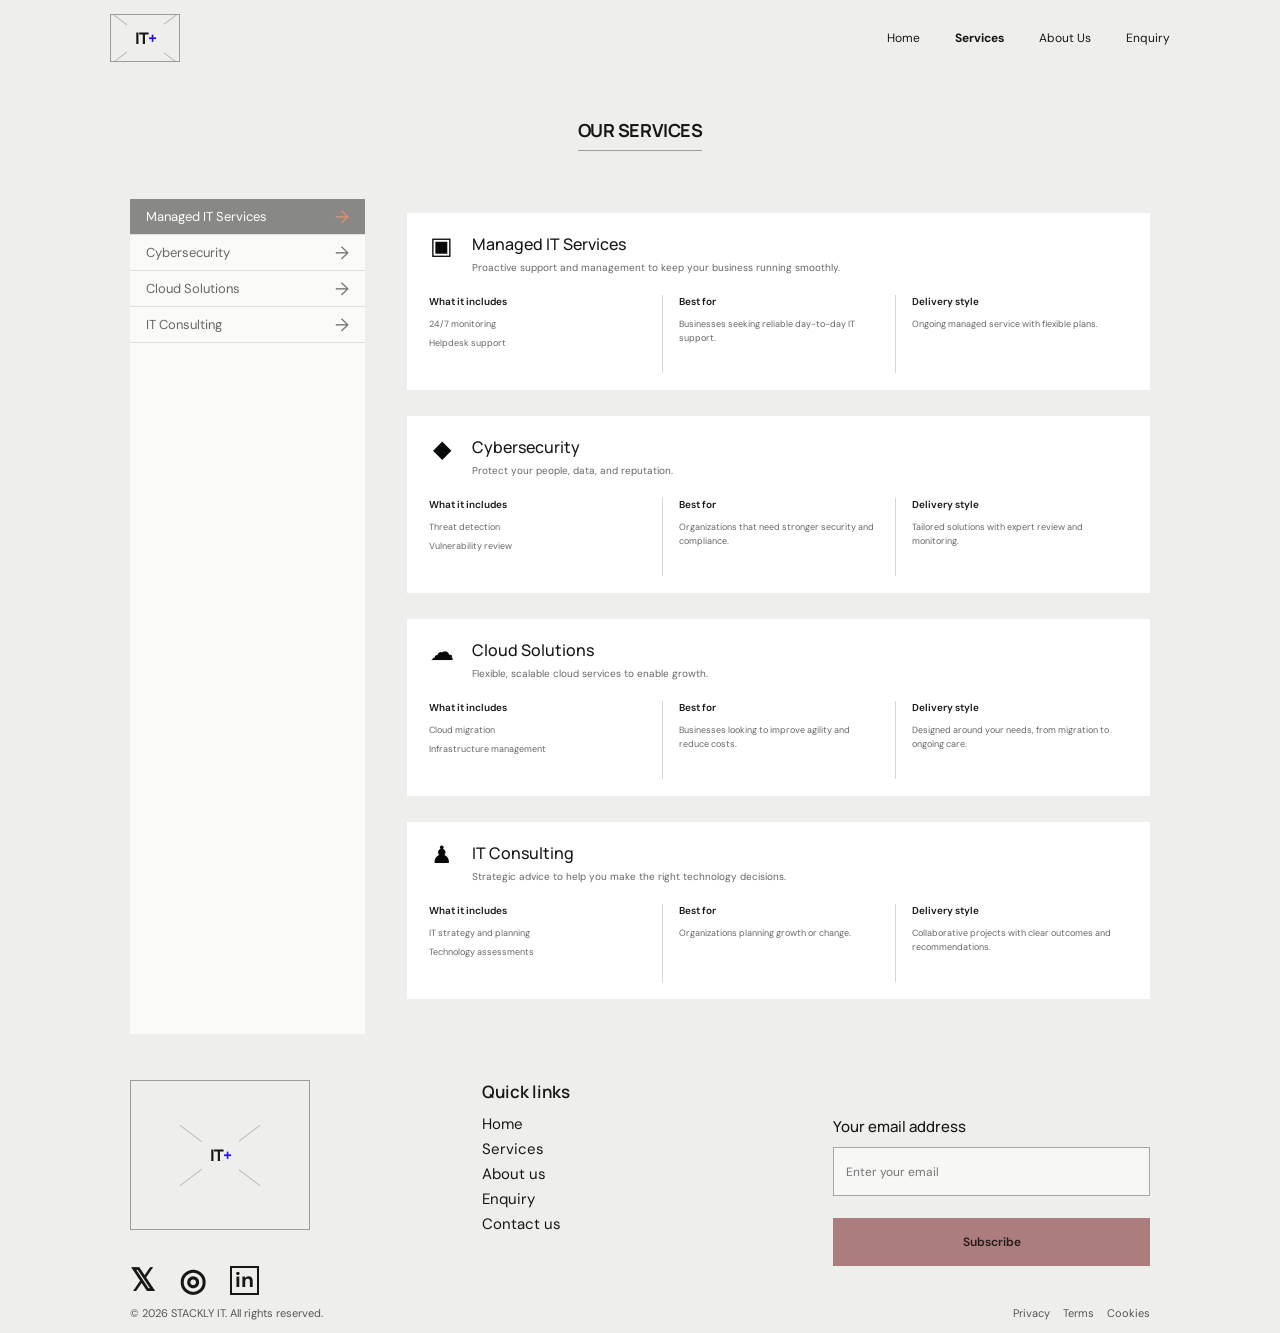
==== services.html @ 9b954e0f "changes are done" ====
<!doctype html>
<html lang="en">
<head>
  <meta charset="UTF-8" />
  <meta name="viewport" content="width=device-width, initial-scale=1.0" />
  <meta name="theme-color" content="#eeeeec" />
  <title>Our Services | IT Solution</title>
  <link rel="stylesheet" href="styles.css" />
  <link rel="stylesheet" href="services.css" />
</head>
<body class="services-page">
  <header class="site-header container">
    <a class="brand" href="index.html" aria-label="Home"><span class="brand-mark">IT<span>+</span></span></a>
    <button class="menu-toggle" aria-label="Open navigation" aria-expanded="false"><span></span><span></span></button>
    <nav class="nav-links" aria-label="Main navigation">
      <a href="index.html">Home</a><a class="current-page" href="services.html" aria-current="page">Services</a><a href="index.html#about">About Us</a><a href="index.html#contact">Enquiry</a>
    </nav>
  </header>

  <main class="services-main container">
    <h1 class="page-title">Our services</h1>
    <div class="services-content">
      <nav class="service-tabs" aria-label="Service categories">
        <a class="active" href="#managed-it" aria-current="location">Managed IT Services <span>→</span></a>
        <a href="#cybersecurity">Cybersecurity <span>→</span></a>
        <a href="#cloud-solutions">Cloud Solutions <span>→</span></a>
        <a href="#it-consulting">IT Consulting <span>→</span></a>
      </nav>

      <div class="service-details">
        <article class="detail-card" id="managed-it">
          <div class="detail-heading"><span class="detail-icon" aria-hidden="true">▣</span><div><h2>Managed IT Services</h2><p>Proactive support and management to keep your business running smoothly.</p></div></div>
          <div class="detail-columns"><section><h3>What it includes</h3><ul><li>24/7 monitoring</li><li>Helpdesk support</li></ul></section><section><h3>Best for</h3><p>Businesses seeking reliable day-to-day IT support.</p></section><section><h3>Delivery style</h3><p>Ongoing managed service with flexible plans.</p></section></div>
        </article>

        <article class="detail-card" id="cybersecurity">
          <div class="detail-heading"><span class="detail-icon" aria-hidden="true">◆</span><div><h2>Cybersecurity</h2><p>Protect your people, data, and reputation.</p></div></div>
          <div class="detail-columns"><section><h3>What it includes</h3><ul><li>Threat detection</li><li>Vulnerability review</li></ul></section><section><h3>Best for</h3><p>Organizations that need stronger security and compliance.</p></section><section><h3>Delivery style</h3><p>Tailored solutions with expert review and monitoring.</p></section></div>
        </article>

        <article class="detail-card" id="cloud-solutions">
          <div class="detail-heading"><span class="detail-icon" aria-hidden="true">☁</span><div><h2>Cloud Solutions</h2><p>Flexible, scalable cloud services to enable growth.</p></div></div>
          <div class="detail-columns"><section><h3>What it includes</h3><ul><li>Cloud migration</li><li>Infrastructure management</li></ul></section><section><h3>Best for</h3><p>Businesses looking to improve agility and reduce costs.</p></section><section><h3>Delivery style</h3><p>Designed around your needs, from migration to ongoing care.</p></section></div>
        </article>

        <article class="detail-card" id="it-consulting">
          <div class="detail-heading"><span class="detail-icon" aria-hidden="true">♟</span><div><h2>IT Consulting</h2><p>Strategic advice to help you make the right technology decisions.</p></div></div>
          <div class="detail-columns"><section><h3>What it includes</h3><ul><li>IT strategy and planning</li><li>Technology assessments</li></ul></section><section><h3>Best for</h3><p>Organizations planning growth or change.</p></section><section><h3>Delivery style</h3><p>Collaborative projects with clear outcomes and recommendations.</p></section></div>
        </article>
      </div>
    </div>
  </main>

  <footer class="services-footer container">
    <div class="services-footer-main">
      <div class="footer-brand"><a class="brand brand-large" href="index.html" aria-label="Home"><span class="brand-mark">IT<span>+</span></span></a><div class="socials"><a href="#" aria-label="X">𝕏</a><a href="#" aria-label="Instagram">◎</a><a href="#" aria-label="LinkedIn">in</a></div></div>
      <nav class="quick-links" aria-label="Quick links"><h2>Quick links</h2><a href="index.html">Home</a><a href="services.html">Services</a><a href="index.html#about">About us</a><a href="index.html#contact">Enquiry</a><a href="index.html#contact">Contact us</a></nav>
      <form class="subscribe-form"><label for="email">Your email address</label><div class="input-row"><input id="email" name="email" type="email" placeholder="Enter your email" required /><button class="button" type="submit">Subscribe</button></div><p class="form-message" aria-live="polite"></p></form>
    </div>
    <div class="services-footer-bottom"><p>© <span id="year"></span> STACKLY IT. All rights reserved.</p><div><a href="#">Privacy</a><a href="#">Terms</a><a href="#">Cookies</a></div></div>
  </footer>
  <script src="script.js"></script>
  <script src="services.js"></script>
</body>
</html>
---- styles.css ----
@import url('https://fonts.googleapis.com/css2?family=DM+Sans:wght@400;500;600;700&family=Manrope:wght@400;500;600;700;800&display=swap');

:root {
  --paper: #eeeeec;
  --ink: #171816;
  --muted: #666863;
  --line: #c6c7c2;
  --accent: #2012ee;
  --rose: #ad7c7e;
  --white: #fff;
}
* { box-sizing: border-box; }
html { scroll-behavior: smooth; }
body { margin: 0; background: var(--paper); color: var(--ink); font-family: 'DM Sans', Arial, sans-serif; font-size: 14px; }
a { color: inherit; text-decoration: none; }
.container { width: min(1100px, calc(100% - 96px)); margin-inline: auto; }
.site-header { height: 91px; display: flex; align-items: center; justify-content: space-between; }
.brand { display: inline-flex; align-items: center; justify-content: center; width: 70px; height: 56px; border: 1px solid #9b9c98; position: relative; overflow: hidden; }
.brand::before,.brand::after { content: ''; position: absolute; height: 1px; width: 100px; background: #babbb7; transform: rotate(37deg); }
.brand::after { transform: rotate(-37deg); }
.brand-mark { z-index: 1; background: var(--paper); font: 800 13px Manrope, sans-serif; letter-spacing: -1px; padding: 2px 4px; }
.brand-mark span { color: var(--accent); }
.nav-links { display: flex; align-items: center; gap: 34px; font-size: 12px; }
.nav-links > a:not(.button):hover,.quick-links a:hover,.footer-meta a:hover { color: var(--accent); }
.button { min-height: 43px; padding: 0 22px; display: inline-flex; align-items: center; justify-content: center; gap: 14px; border: 0; background: var(--rose); color: white; font: 600 12px 'DM Sans', sans-serif; transition: transform .2s, background .2s; cursor: pointer; }
.button:hover { background: #916365; transform: translateY(-2px); }
.button-small { min-height: 31px; padding: 0 17px; background: var(--accent); }
.button-small:hover { background: #130bad; }
.menu-toggle { display: none; }
.hero { min-height: 336px; display: grid; grid-template-columns: 1fr 1fr; align-items: center; gap: 8%; padding: 14px 7% 47px; }
.eyebrow,.section-kicker { text-transform: uppercase; letter-spacing: .12em; font-size: 10px; font-weight: 600; margin: 0 0 19px; }
.hero h1 { font: 500 clamp(36px, 4.3vw, 56px)/1.04 Manrope, sans-serif; letter-spacing: -.055em; margin: 0 0 18px; }
.muted,.hero-description { color: var(--muted); }
.hero-description { max-width: 390px; font-size: 13px; line-height: 1.65; margin: 0 0 17px; }
.text-link { font-size: 10px; font-weight: 700; text-transform: uppercase; letter-spacing: .05em; }
.text-link span { color: var(--accent); margin-left: 6px; font-size: 14px; }
.chart-card { height: 220px; background: #fbfbfa; border: 1px solid #6e706c; padding: 20px 22px 14px; position: relative; }
.chart-heading { display: flex; flex-direction: column; gap: 4px; }
.chart-heading strong { font-size: 12px; font-weight: 600; }
.chart-heading span,.chart-total span { font-size: 9px; color: var(--muted); }
.chart-total { position: absolute; top: 55px; left: 22px; display: flex; flex-direction: column; gap: 2px; }
.chart-total b { font: 600 24px Manrope, sans-serif; }
.chart-bars { height: 96px; position: absolute; left: 34%; right: 22px; bottom: 31px; display: flex; align-items: end; justify-content: space-around; gap: 11px; border-bottom: 1px solid #bfc0bc; }
.chart-bars i { width: 13px; height: var(--bar); display: block; background: #d5d6d2; }
.chart-bars i.highlight { background: #171816; }
.chart-days { position: absolute; left: 34%; right: 19px; bottom: 14px; display: flex; justify-content: space-around; font-size: 8px; color: #83847f; }
.services { padding: 4px 8% 52px; }
.section-kicker { text-align: center; margin-bottom: 29px; }
.service-list { max-width: 740px; margin: auto; }
.service-row { min-height: 116px; display: grid; grid-template-columns: 118px 1fr; gap: 25px; align-items: center; }
.service-row.reverse { grid-template-columns: 1fr 118px; text-align: right; }
.service-row.reverse .service-image { grid-column: 2; grid-row: 1; }
.service-row.reverse > div:last-child { grid-column: 1; grid-row: 1; }
.service-image { width: 112px; height: 83px; background: #fafaf9; display: grid; place-items: center; color: #d3d4d0; }
.service-image span { font-size: 18px; }
.service-row h2 { font: 700 14px Manrope, sans-serif; margin: 0 0 8px; }
.service-row p { margin: 0; max-width: 470px; color: var(--muted); font-size: 11px; line-height: 1.65; }
.service-row.reverse p { margin-left: auto; }
.about { padding: 11px 8% 46px; }
.about .section-kicker { text-align: left; margin-bottom: 11px; }
.about > h2 { margin: 0 0 8px; font: 600 25px Manrope, sans-serif; letter-spacing: -.04em; }
.about-intro { max-width: 660px; font-size: 12px; line-height: 1.6; margin: 0 0 27px; }
.stats-grid { display: grid; grid-template-columns: repeat(3, 1fr); gap: 13px; }
.stat-card { min-height: 88px; background: #e4e4e1; display: flex; align-items: center; gap: 17px; padding: 14px 18px; }
.stat-card > strong { font: 600 28px Manrope, sans-serif; color: #73746f; }
.stat-card h3 { font: 700 11px Manrope, sans-serif; margin: 0 0 6px; }
.stat-card p { font-size: 9px; line-height: 1.5; color: var(--muted); margin: 0; }
.process { margin-top: 5px; padding: 22px 8%; min-height: 185px; background: #e4e4e1; display: grid; grid-template-columns: 1fr 1.8fr; align-items: center; gap: 30px; }
.process-copy .eyebrow { margin: 0 0 12px; }
.process-copy h2 { font: 600 29px/1.13 Manrope, sans-serif; letter-spacing: -.04em; margin: 0; }
.steps { display: grid; grid-template-columns: repeat(3, 1fr); gap: 20px; }
.steps article { text-align: center; }
.steps article > span { width: 40px; height: 40px; border: 1px solid #777873; border-radius: 50%; display: inline-grid; place-items: center; font: 600 18px Manrope, sans-serif; margin-bottom: 5px; }
.steps h3 { font: 700 13px Manrope, sans-serif; margin: 0 0 5px; }
.steps p { color: var(--muted); font-size: 9px; line-height: 1.5; margin: 0 auto; max-width: 140px; }
.footer { padding: 42px 8% 17px; }
.footer-top { display: flex; justify-content: flex-end; gap: 10%; align-items: end; min-height: 145px; }
.footer-note { max-width: 300px; margin-right: auto; }
.footer-note .eyebrow { margin-bottom: 9px; }
.footer-note h2 { font: 500 20px/1.35 Manrope, sans-serif; margin: 0 0 15px; }
.footer-note .button { min-height: 34px; }
.subscribe-form { width: min(275px, 42%); }
.subscribe-form label { display: block; font: 500 12px Manrope, sans-serif; margin-bottom: 10px; }
.input-row { display: flex; flex-direction: column; gap: 9px; }
.input-row input { width: 100%; height: 38px; border: 1px solid #a6a7a2; background: transparent; padding: 0 12px; font: 11px 'DM Sans', sans-serif; outline: none; }
.input-row input:focus { border-color: var(--accent); }
.input-row .button { width: 100%; min-height: 36px; }
.form-message { min-height: 14px; margin: 7px 0 0; font-size: 10px; color: #4d654d; }
.footer-bottom { margin-top: 38px; padding-top: 17px; border-top: 1px solid #d0d1cd; display: grid; grid-template-columns: 1fr 1fr 1fr; align-items: end; gap: 20px; }
.brand-large { width: 115px; height: 75px; }
.socials { display: flex; gap: 17px; align-items: center; margin-top: 19px; }
.socials a { font-size: 22px; font-weight: 700; }
.socials a:last-child { font-size: 15px; border: 2px solid var(--ink); line-height: 19px; padding: 0 2px; }
.quick-links { display: flex; flex-direction: column; gap: 4px; font-size: 11px; }
.quick-links h3 { font: 600 12px Manrope, sans-serif; margin: 0 0 3px; }
.footer-meta { display: flex; flex-direction: column; gap: 12px; font-size: 9px; color: var(--muted); }
.footer-meta p { margin: 0; }
.footer-meta div { display: flex; gap: 14px; justify-content: flex-end; }
@media (min-width: 1200px) { .hero { min-height: 395px; } }
@media (max-width: 700px) {
  .container { width: min(100% - 38px, 520px); }
  .site-header { height: 73px; }
  .brand { width: 58px; height: 44px; }
  .menu-toggle { display: flex; width: 40px; height: 40px; flex-direction: column; justify-content: center; gap: 6px; border: 0; background: transparent; }
  .menu-toggle span { height: 1px; width: 23px; background: var(--ink); }
  .nav-links { display: none; position: absolute; z-index: 5; top: 66px; left: 19px; right: 19px; background: #f8f8f6; padding: 20px; border: 1px solid var(--line); flex-direction: column; align-items: stretch; gap: 18px; }
  .nav-links.open { display: flex; }
  .nav-links .button { align-self: flex-start; }
  .hero { grid-template-columns: 1fr; gap: 26px; padding: 38px 0 48px; }
  .hero h1 { font-size: clamp(39px, 12vw, 54px); }
  .chart-card { height: 200px; }
  .services { padding: 0 0 39px; }
  .service-row { min-height: 108px; grid-template-columns: 88px 1fr; gap: 17px; }
  .service-row.reverse { grid-template-columns: 1fr 88px; }
  .service-image { width: 86px; height: 72px; }
  .service-row h2 { font-size: 12px; }
  .service-row p { font-size: 10px; }
  .about { padding: 10px 0 35px; }
  .stats-grid { grid-template-columns: 1fr; gap: 8px; }
  .stat-card { min-height: 75px; }
  .process { padding: 25px 19px; grid-template-columns: 1fr; gap: 22px; }
  .steps { gap: 8px; }
  .steps article > span { width: 34px; height: 34px; font-size: 15px; }
  .steps p { font-size: 8px; }
  .footer { padding: 38px 0 17px; }
  .footer-top { flex-direction: column; align-items: stretch; gap: 29px; }
  .footer-note { margin: 0; }
  .subscribe-form { width: 100%; }
  .input-row { flex-direction: row; }
  .input-row .button { width: auto; }
  .footer-bottom { grid-template-columns: 1fr 1fr; align-items: start; }
  .footer-brand { grid-row: span 2; }
  .footer-meta { grid-column: 1 / -1; flex-direction: row; justify-content: space-between; align-items: center; margin-top: 15px; }
  .footer-meta div { gap: 10px; }
}
@media (max-width: 380px) {
  .steps { grid-template-columns: 1fr; }
  .steps article { display: grid; grid-template-columns: 37px 1fr; text-align: left; align-items: center; column-gap: 10px; }
  .steps article > span { grid-row: span 2; margin: 0; }
  .steps h3 { margin: 0; }
  .steps p { grid-column: 2; margin: 2px 0 0; max-width: unset; }
  .footer-meta { flex-direction: column; align-items: flex-start; }
}
---- services.css ----
.services-page { min-height: 100vh; }
.services-page .container { width: min(1060px, calc(100% - 88px)); }
.services-page .site-header { height: 76px; }
.services-page .brand { width: 70px; height: 48px; }
.services-page .nav-links { gap: 35px; font-size: 12px; }
.services-page .nav-links .current-page { font-weight: 700; }
.services-main { min-height: 600px; padding: 42px 20px 0; }
.page-title { width: max-content; margin: 0 auto 48px; padding-bottom: 8px; border-bottom: 1px solid #9d9e99; font: 700 18px Manrope, sans-serif; text-transform: uppercase; letter-spacing: -.025em; }
.services-content { display: grid; grid-template-columns: 235px minmax(0, 1fr); align-items: stretch; gap: 42px; }
.service-tabs { background: #fafaf9; display: flex; flex-direction: column; align-self: stretch; min-height: 570px; }
.service-tabs a { min-height: 36px; padding: 0 16px; display: flex; justify-content: space-between; align-items: center; border-bottom: 1px solid #e0e1dd; color: #666863; font-size: 13px; transition: background .2s, color .2s; }
.service-tabs a span { font-size: 18px; color: #777873; }
.service-tabs a:hover,.service-tabs a.active { background: #888985; color: #fff; }
.service-tabs a:hover span,.service-tabs a.active span { color: #e58a74; }
.service-details { display: flex; flex-direction: column; gap: 26px; padding: 14px 0 35px; }
.detail-card { background: #fff; padding: 20px 22px 17px; scroll-margin-top: 20px; }
.detail-heading { display: flex; align-items: flex-start; gap: 18px; min-height: 62px; }
.detail-icon { width: 25px; flex: 0 0 25px; color: #080909; font-size: 24px; line-height: 1.1; text-align: center; }
.detail-heading h2 { margin: 0 0 6px; font: 500 16px Manrope, sans-serif; }
.detail-heading p { margin: 0; max-width: 440px; color: var(--muted); font-size: 10px; line-height: 1.45; }
.detail-columns { display: grid; grid-template-columns: repeat(3, 1fr); }
.detail-columns section { min-height: 78px; padding: 0 16px; border-left: 1px solid #d6d7d3; }
.detail-columns section:first-child { padding-left: 0; border-left: 0; }
.detail-columns h3 { margin: 0 0 10px; font-size: 10px; font-weight: 600; }
.detail-columns p,.detail-columns ul { margin: 0; padding: 0; color: #666863; font-size: 9px; line-height: 1.55; }
.detail-columns ul { list-style: none; }
.detail-columns li { margin-bottom: 5px; }
.services-footer { padding: 46px 20px 13px; }
.services-footer-main { display: grid; grid-template-columns: 1fr 1fr 1fr; align-items: start; gap: 35px; min-height: 225px; }
.services-page .brand-large { width: 180px; height: 150px; }
.services-page .brand-mark { font-size: 16px; padding: 5px 8px; }
.services-page .socials { gap: 24px; margin-top: 30px; }
.services-page .socials a { font-size: 31px; }
.services-page .socials a:last-child { font-size: 21px; line-height: 25px; padding: 0 3px; }
.services-page .quick-links { font-size: 15px; gap: 5px; }
.services-page .quick-links h2 { margin: 0 0 6px; font: 600 17px Manrope, sans-serif; }
.services-page .subscribe-form { width: 100%; padding-top: 36px; }
.services-page .subscribe-form label { font-size: 15px; }
.services-page .input-row { gap: 22px; }
.services-page .input-row input { height: 49px; background: #f7f7f6; font-size: 12px; }
.services-page .input-row .button { min-height: 48px; color: #241b1b; font-size: 12px; }
.services-page .services-footer-bottom { display: flex; justify-content: space-between; align-items: center; border-top: 1px solid transparent; color: #565752; font-size: 11px; }
.services-footer-bottom p { margin: 0; }
.services-footer-bottom div { display: flex; gap: 13px; }
.services-footer-bottom a:hover { color: var(--accent); }
@media (max-width: 760px) {
  .services-page .container { width: min(100% - 38px, 560px); }
  .services-page .site-header { height: 73px; }
  .services-page .brand { width: 58px; height: 44px; }
  .services-main { padding: 34px 0 0; }
  .page-title { margin-bottom: 30px; font-size: 16px; }
  .services-content { grid-template-columns: 1fr; gap: 18px; }
  .service-tabs { min-height: 0; display: grid; grid-template-columns: repeat(2, 1fr); }
  .service-tabs a { padding: 0 10px; min-height: 42px; font-size: 11px; }
  .service-details { gap: 14px; padding: 0 0 20px; }
  .detail-card { padding: 17px 15px; }
  .detail-heading { min-height: 61px; gap: 12px; }
  .detail-heading h2 { font-size: 14px; }
  .detail-columns section { padding-inline: 10px; }
  .detail-columns h3 { font-size: 9px; }
  .detail-columns p,.detail-columns ul { font-size: 8px; }
  .services-footer { padding: 30px 0 14px; }
  .services-footer-main { grid-template-columns: 1fr 1fr; gap: 28px 18px; min-height: 0; }
  .services-page .brand-large { width: 125px; height: 95px; }
  .services-page .socials { gap: 16px; margin-top: 20px; }
  .services-page .socials a { font-size: 25px; }
  .services-page .quick-links { font-size: 13px; }
  .services-page .quick-links h2 { font-size: 15px; }
  .services-page .subscribe-form { grid-column: 1 / -1; padding: 0; }
  .services-page .subscribe-form label { font-size: 13px; }
  .services-page .input-row { flex-direction: row; gap: 8px; }
  .services-page .input-row input { height: 42px; }
  .services-page .input-row .button { min-height: 42px; width: auto; }
  .services-page .services-footer-bottom { margin-top: 27px; font-size: 9px; }
  .services-footer-bottom div { gap: 8px; }
}
@media (max-width: 420px) {
  .detail-columns { grid-template-columns: 1fr; gap: 11px; }
  .detail-columns section,.detail-columns section:first-child { min-height: 0; padding: 0; border: 0; }
  .detail-columns h3 { margin-bottom: 4px; }
  .services-footer-main { grid-template-columns: 1fr 1fr; }
  .services-page .input-row { flex-direction: column; }
  .services-page .input-row .button { width: 100%; }
  .services-page .services-footer-bottom { align-items: flex-start; flex-direction: column; gap: 8px; }
}
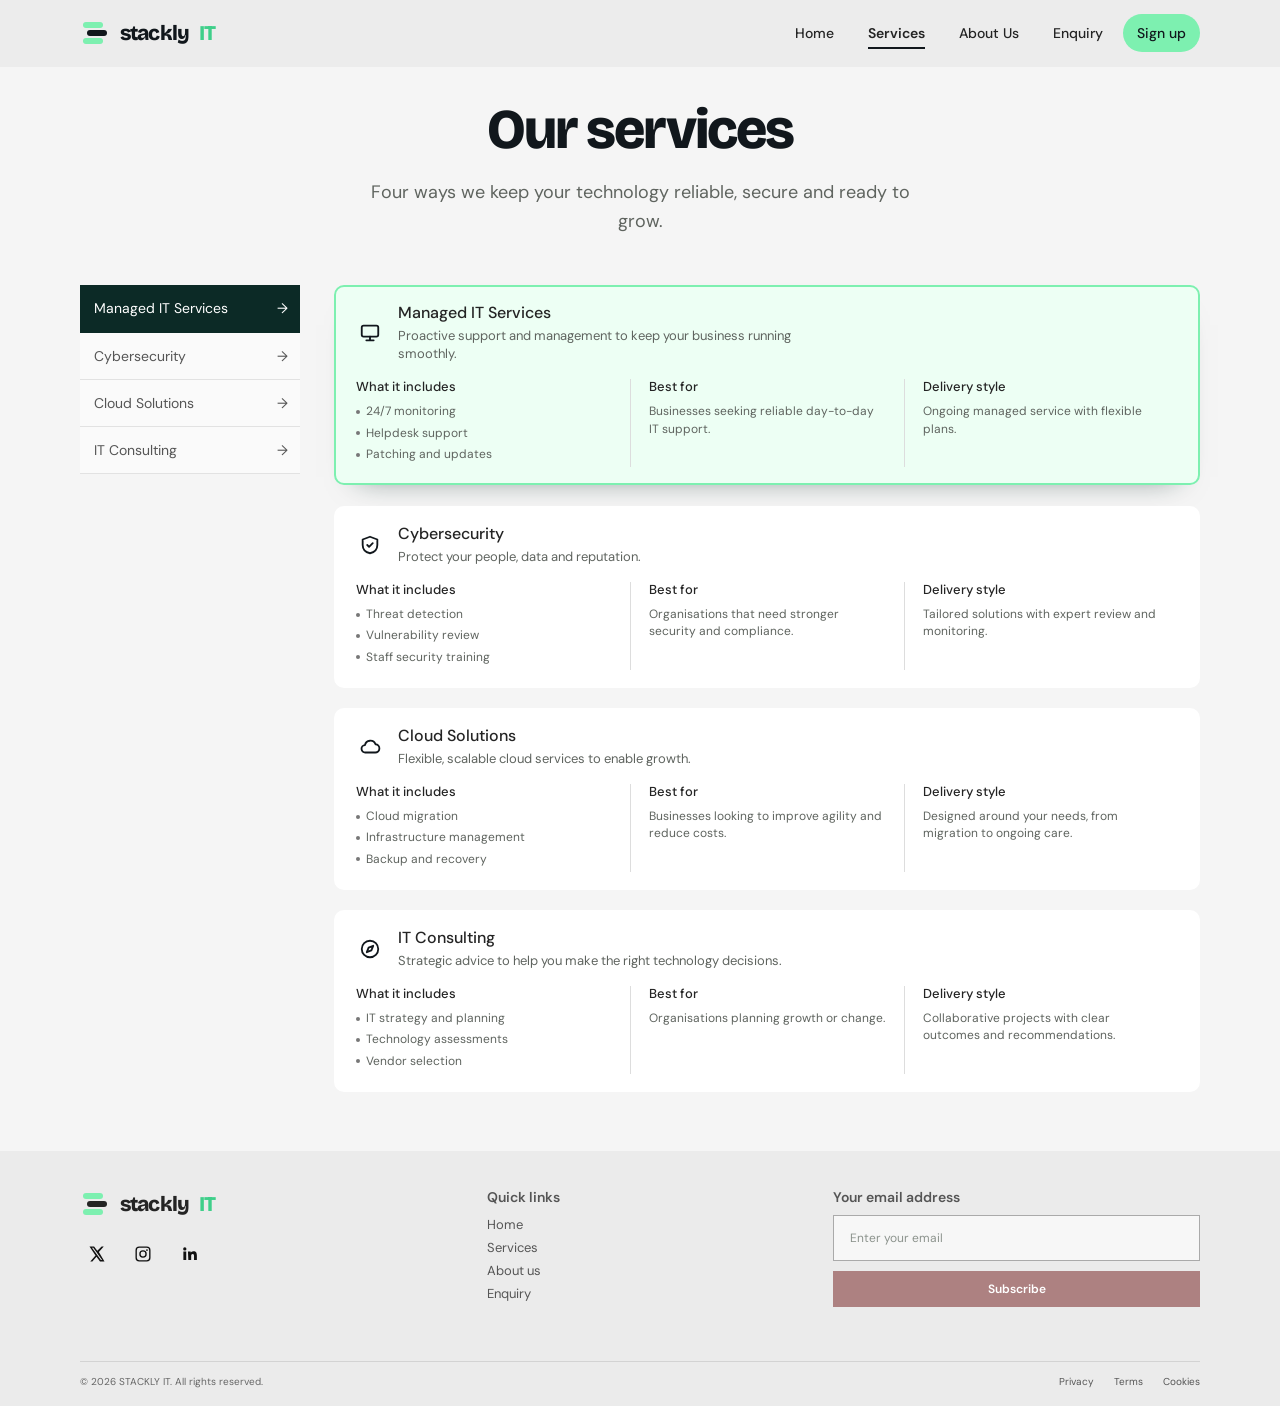
==== commit 3ee4f234: "more animation" ====
--- a/services.html
+++ b/services.html
@@ -1,65 +1,221 @@
 <!doctype html>
 <html lang="en">
+
 <head>
-  <meta charset="UTF-8" />
-  <meta name="viewport" content="width=device-width, initial-scale=1.0" />
-  <meta name="theme-color" content="#eeeeec" />
-  <title>Our Services | IT Solution</title>
-  <link rel="stylesheet" href="styles.css" />
-  <link rel="stylesheet" href="services.css" />
+  <meta charset="UTF-8">
+  <meta name="viewport" content="width=device-width,initial-scale=1">
+  <meta name="theme-color" content="#f2f1ed">
+  <title>Our services | Stackly IT</title>
+  <link rel="icon" type="image/svg+xml" href="logo.svg">
+  <link rel="stylesheet" href="styles.css">
+  <link rel="stylesheet" href="fx.css">
 </head>
+
 <body class="services-page">
-  <header class="site-header container">
-    <a class="brand" href="index.html" aria-label="Home"><span class="brand-mark">IT<span>+</span></span></a>
-    <button class="menu-toggle" aria-label="Open navigation" aria-expanded="false"><span></span><span></span></button>
-    <nav class="nav-links" aria-label="Main navigation">
-      <a href="index.html">Home</a><a class="current-page" href="services.html" aria-current="page">Services</a><a href="index.html#about">About Us</a><a href="index.html#contact">Enquiry</a>
-    </nav>
+  <header class="site-header">
+    <div class="wrap"><a class="brand" href="index.html" aria-label="Stackly IT home"><svg viewBox="0 0 30 30"
+          aria-hidden="true">
+          <rect class="b1" x="3" y="4" width="20" height="6" rx="3" fill="#7df0b0" />
+          <rect class="b2" x="7" y="12" width="20" height="6" rx="3" fill="currentColor" />
+          <rect class="b3" x="3" y="20" width="20" height="6" rx="3" fill="#7df0b0" />
+        </svg>stackly<i>IT</i></a>
+      <button class="menu-toggle" aria-label="Toggle navigation"
+        aria-expanded="false"><span></span><span></span></button>
+      <nav class="nav" aria-label="Main navigation"><a href="index.html">Home</a><a href="services.html"
+          aria-current="page">Services</a><a href="about.html">About Us</a><a href="enquiry.html">Enquiry</a><a
+          class="btn btn-sm" href="signup.html">Sign up</a></nav>
+    </div>
   </header>
-
-  <main class="services-main container">
-    <h1 class="page-title">Our services</h1>
-    <div class="services-content">
-      <nav class="service-tabs" aria-label="Service categories">
-        <a class="active" href="#managed-it" aria-current="location">Managed IT Services <span>→</span></a>
-        <a href="#cybersecurity">Cybersecurity <span>→</span></a>
-        <a href="#cloud-solutions">Cloud Solutions <span>→</span></a>
-        <a href="#it-consulting">IT Consulting <span>→</span></a>
-      </nav>
-
-      <div class="service-details">
-        <article class="detail-card" id="managed-it">
-          <div class="detail-heading"><span class="detail-icon" aria-hidden="true">▣</span><div><h2>Managed IT Services</h2><p>Proactive support and management to keep your business running smoothly.</p></div></div>
-          <div class="detail-columns"><section><h3>What it includes</h3><ul><li>24/7 monitoring</li><li>Helpdesk support</li></ul></section><section><h3>Best for</h3><p>Businesses seeking reliable day-to-day IT support.</p></section><section><h3>Delivery style</h3><p>Ongoing managed service with flexible plans.</p></section></div>
-        </article>
-
-        <article class="detail-card" id="cybersecurity">
-          <div class="detail-heading"><span class="detail-icon" aria-hidden="true">◆</span><div><h2>Cybersecurity</h2><p>Protect your people, data, and reputation.</p></div></div>
-          <div class="detail-columns"><section><h3>What it includes</h3><ul><li>Threat detection</li><li>Vulnerability review</li></ul></section><section><h3>Best for</h3><p>Organizations that need stronger security and compliance.</p></section><section><h3>Delivery style</h3><p>Tailored solutions with expert review and monitoring.</p></section></div>
-        </article>
-
-        <article class="detail-card" id="cloud-solutions">
-          <div class="detail-heading"><span class="detail-icon" aria-hidden="true">☁</span><div><h2>Cloud Solutions</h2><p>Flexible, scalable cloud services to enable growth.</p></div></div>
-          <div class="detail-columns"><section><h3>What it includes</h3><ul><li>Cloud migration</li><li>Infrastructure management</li></ul></section><section><h3>Best for</h3><p>Businesses looking to improve agility and reduce costs.</p></section><section><h3>Delivery style</h3><p>Designed around your needs, from migration to ongoing care.</p></section></div>
-        </article>
-
-        <article class="detail-card" id="it-consulting">
-          <div class="detail-heading"><span class="detail-icon" aria-hidden="true">♟</span><div><h2>IT Consulting</h2><p>Strategic advice to help you make the right technology decisions.</p></div></div>
-          <div class="detail-columns"><section><h3>What it includes</h3><ul><li>IT strategy and planning</li><li>Technology assessments</li></ul></section><section><h3>Best for</h3><p>Organizations planning growth or change.</p></section><section><h3>Delivery style</h3><p>Collaborative projects with clear outcomes and recommendations.</p></section></div>
-        </article>
+  <main>
+    <div class="page-head">
+      <div class="wrap">
+        <h1>Our services</h1>
+        <p>Four ways we keep your technology reliable, secure and ready to grow.</p>
       </div>
     </div>
+    <section class="services-layout">
+      <div class="wrap services-grid">
+        <div class="tabs" role="tablist"><button class="tab" role="tab" data-t="managed" aria-selected="false">Managed
+            IT Services</button><button class="tab" role="tab" data-t="cyber"
+            aria-selected="false">Cybersecurity</button><button class="tab" role="tab" data-t="cloud"
+            aria-selected="false">Cloud Solutions</button><button class="tab" role="tab" data-t="consult"
+            aria-selected="false">IT Consulting</button></div>
+        <div class="service-cards">
+          <article class="detail" id="managed">
+            <div class="detail-h"><span class="ico"><svg viewBox="0 0 24 24">
+                  <rect x="3" y="4" width="18" height="12" rx="2" />
+                  <path d="M8 20h8M12 16v4" />
+                </svg></span>
+              <div>
+                <h2>Managed IT Services</h2>
+                <p>Proactive support and management to keep your business running smoothly.</p>
+              </div>
+            </div>
+            <div class="cols">
+              <section>
+                <h3>What it includes</h3>
+                <ul>
+                  <li>24/7 monitoring</li>
+                  <li>Helpdesk support</li>
+                  <li>Patching and updates</li>
+                </ul>
+              </section>
+              <section>
+                <h3>Best for</h3>
+                <p>Businesses seeking reliable day-to-day IT support.</p>
+              </section>
+              <section>
+                <h3>Delivery style</h3>
+                <p>Ongoing managed service with flexible plans.</p>
+              </section>
+            </div>
+            <div class="detail-f"><a class="btn" href="enquiry.html?service=managed">Enquire about Managed
+                IT Services <svg viewBox="0 0 16 16" fill="none" stroke="currentColor" stroke-width="2"
+                  stroke-linecap="round" stroke-linejoin="round">
+                  <path d="M2 8h11M9 4l4 4-4 4" />
+                </svg></a></div>
+          </article>
+          <article class="detail" id="cyber">
+            <div class="detail-h"><span class="ico"><svg viewBox="0 0 24 24">
+                  <path d="M12 3 4 6v6c0 5 3.5 8 8 9 4.5-1 8-4 8-9V6z" />
+                  <path d="m9 12 2 2 4-4" />
+                </svg></span>
+              <div>
+                <h2>Cybersecurity</h2>
+                <p>Protect your people, data and reputation.</p>
+              </div>
+            </div>
+            <div class="cols">
+              <section>
+                <h3>What it includes</h3>
+                <ul>
+                  <li>Threat detection</li>
+                  <li>Vulnerability review</li>
+                  <li>Staff security training</li>
+                </ul>
+              </section>
+              <section>
+                <h3>Best for</h3>
+                <p>Organisations that need stronger security and compliance.</p>
+              </section>
+              <section>
+                <h3>Delivery style</h3>
+                <p>Tailored solutions with expert review and monitoring.</p>
+              </section>
+            </div>
+            <div class="detail-f"><a class="btn" href="enquiry.html?service=cyber">Enquire about
+                Cybersecurity <svg viewBox="0 0 16 16" fill="none" stroke="currentColor" stroke-width="2"
+                  stroke-linecap="round" stroke-linejoin="round">
+                  <path d="M2 8h11M9 4l4 4-4 4" />
+                </svg></a></div>
+          </article>
+          <article class="detail" id="cloud">
+            <div class="detail-h"><span class="ico"><svg viewBox="0 0 24 24">
+                  <path d="M7 18a4 4 0 0 1-.5-8A6 6 0 0 1 18 9a4.5 4.5 0 0 1-.5 9z" />
+                </svg></span>
+              <div>
+                <h2>Cloud Solutions</h2>
+                <p>Flexible, scalable cloud services to enable growth.</p>
+              </div>
+            </div>
+            <div class="cols">
+              <section>
+                <h3>What it includes</h3>
+                <ul>
+                  <li>Cloud migration</li>
+                  <li>Infrastructure management</li>
+                  <li>Backup and recovery</li>
+                </ul>
+              </section>
+              <section>
+                <h3>Best for</h3>
+                <p>Businesses looking to improve agility and reduce costs.</p>
+              </section>
+              <section>
+                <h3>Delivery style</h3>
+                <p>Designed around your needs, from migration to ongoing care.</p>
+              </section>
+            </div>
+            <div class="detail-f"><a class="btn" href="enquiry.html?service=cloud">Enquire about Cloud
+                Solutions <svg viewBox="0 0 16 16" fill="none" stroke="currentColor" stroke-width="2"
+                  stroke-linecap="round" stroke-linejoin="round">
+                  <path d="M2 8h11M9 4l4 4-4 4" />
+                </svg></a></div>
+          </article>
+          <article class="detail" id="consult">
+            <div class="detail-h"><span class="ico"><svg viewBox="0 0 24 24">
+                  <circle cx="12" cy="12" r="9" />
+                  <path d="m15.5 8.5-2 5-5 2 2-5z" />
+                </svg></span>
+              <div>
+                <h2>IT Consulting</h2>
+                <p>Strategic advice to help you make the right technology decisions.</p>
+              </div>
+            </div>
+            <div class="cols">
+              <section>
+                <h3>What it includes</h3>
+                <ul>
+                  <li>IT strategy and planning</li>
+                  <li>Technology assessments</li>
+                  <li>Vendor selection</li>
+                </ul>
+              </section>
+              <section>
+                <h3>Best for</h3>
+                <p>Organisations planning growth or change.</p>
+              </section>
+              <section>
+                <h3>Delivery style</h3>
+                <p>Collaborative projects with clear outcomes and recommendations.</p>
+              </section>
+            </div>
+            <div class="detail-f"><a class="btn" href="enquiry.html?service=consult">Enquire about IT
+                Consulting <svg viewBox="0 0 16 16" fill="none" stroke="currentColor" stroke-width="2"
+                  stroke-linecap="round" stroke-linejoin="round">
+                  <path d="M2 8h11M9 4l4 4-4 4" />
+                </svg></a></div>
+          </article>
+        </div>
+    </section>
   </main>
-
-  <footer class="services-footer container">
-    <div class="services-footer-main">
-      <div class="footer-brand"><a class="brand brand-large" href="index.html" aria-label="Home"><span class="brand-mark">IT<span>+</span></span></a><div class="socials"><a href="#" aria-label="X">𝕏</a><a href="#" aria-label="Instagram">◎</a><a href="#" aria-label="LinkedIn">in</a></div></div>
-      <nav class="quick-links" aria-label="Quick links"><h2>Quick links</h2><a href="index.html">Home</a><a href="services.html">Services</a><a href="index.html#about">About us</a><a href="index.html#contact">Enquiry</a><a href="index.html#contact">Contact us</a></nav>
-      <form class="subscribe-form"><label for="email">Your email address</label><div class="input-row"><input id="email" name="email" type="email" placeholder="Enter your email" required /><button class="button" type="submit">Subscribe</button></div><p class="form-message" aria-live="polite"></p></form>
+  <footer>
+    <div class="wrap">
+      <div class="f-top">
+        <div><a class="brand" href="index.html"><svg viewBox="0 0 30 30" aria-hidden="true">
+              <rect class="b1" x="3" y="4" width="20" height="6" rx="3" fill="#7df0b0" />
+              <rect class="b2" x="7" y="12" width="20" height="6" rx="3" fill="currentColor" />
+              <rect class="b3" x="3" y="20" width="20" height="6" rx="3" fill="#7df0b0" />
+            </svg>stackly<i>IT</i></a>
+          <div class="socials"><a href="#" aria-label="X"><svg viewBox="0 0 24 24">
+                <path d="M18.2 2H21l-6.5 7.4L22 22h-6l-4.7-6.2L5.8 22H3l7-8L2 2h6.1l4.3 5.7zm-1 18h1.6L7 3.7H5.3z" />
+              </svg></a><a href="#" aria-label="Instagram"><svg viewBox="0 0 24 24">
+                <path
+                  d="M12 7a5 5 0 1 0 0 10 5 5 0 0 0 0-10zm0 8.2a3.2 3.2 0 1 1 0-6.4 3.2 3.2 0 0 1 0 6.4zM17.3 5.5a1.2 1.2 0 1 0 0 2.4 1.2 1.2 0 0 0 0-2.4zM7 2h10a5 5 0 0 1 5 5v10a5 5 0 0 1-5 5H7a5 5 0 0 1-5-5V7a5 5 0 0 1 5-5zm0 1.8A3.2 3.2 0 0 0 3.8 7v10A3.2 3.2 0 0 0 7 20.2h10a3.2 3.2 0 0 0 3.2-3.2V7A3.2 3.2 0 0 0 17 3.8z" />
+              </svg></a><a href="#" aria-label="LinkedIn"><svg viewBox="0 0 24 24">
+                <path
+                  d="M4.5 8.5h3.8V20H4.5zM6.4 3a2.2 2.2 0 1 1 0 4.4 2.2 2.2 0 0 1 0-4.4zM10.6 8.5h3.6v1.6c.5-.9 1.8-1.9 3.7-1.9 3.9 0 4.6 2.5 4.6 5.8V20h-3.8v-5.2c0-1.3 0-2.9-1.8-2.9s-2 1.4-2 2.8V20h-3.8z" />
+              </svg></a></div>
+        </div>
+        <nav aria-label="Quick links">
+          <h3>Quick links</h3>
+          <div class="f-links"><a href="index.html">Home</a><a href="services.html">Services</a><a
+              href="about.html">About us</a><a href="enquiry.html">Enquiry</a></div>
+        </nav>
+        <form class="sub-form" novalidate>
+          <h3><label for="fe" style="font-size:inherit;margin:0">Your email address</label></h3>
+          <div class="sub"><input id="fe" type="email" placeholder="Enter your email" required><button
+              class="btn btn-sm" type="submit">Subscribe</button></div>
+          <p class="msg" aria-live="polite"></p>
+        </form>
+      </div>
+      <div class="f-bot"><span>© <span id="year">2026</span> STACKLY IT. All rights reserved.</span>
+        <div><a href="#">Privacy</a><a href="#">Terms</a><a href="#">Cookies</a></div>
+      </div>
     </div>
-    <div class="services-footer-bottom"><p>© <span id="year"></span> STACKLY IT. All rights reserved.</p><div><a href="#">Privacy</a><a href="#">Terms</a><a href="#">Cookies</a></div></div>
   </footer>
   <script src="script.js"></script>
-  <script src="services.js"></script>
+  <script src="fx.js"></script>
 </body>
-</html>
+
+</html>
--- a/styles.css
+++ b/styles.css
@@ -1,143 +1,2114 @@
-@import url('https://fonts.googleapis.com/css2?family=DM+Sans:wght@400;500;600;700&family=Manrope:wght@400;500;600;700;800&display=swap');
+@import url('https://fonts.googleapis.com/css2?family=Bricolage+Grotesque:opsz,wght@12..96,500;12..96,700;12..96,800&family=DM+Sans:wght@400;500;600&display=swap');
 
 :root {
-  --paper: #eeeeec;
-  --ink: #171816;
-  --muted: #666863;
-  --line: #c6c7c2;
-  --accent: #2012ee;
-  --rose: #ad7c7e;
-  --white: #fff;
-}
-* { box-sizing: border-box; }
-html { scroll-behavior: smooth; }
-body { margin: 0; background: var(--paper); color: var(--ink); font-family: 'DM Sans', Arial, sans-serif; font-size: 14px; }
-a { color: inherit; text-decoration: none; }
-.container { width: min(1100px, calc(100% - 96px)); margin-inline: auto; }
-.site-header { height: 91px; display: flex; align-items: center; justify-content: space-between; }
-.brand { display: inline-flex; align-items: center; justify-content: center; width: 70px; height: 56px; border: 1px solid #9b9c98; position: relative; overflow: hidden; }
-.brand::before,.brand::after { content: ''; position: absolute; height: 1px; width: 100px; background: #babbb7; transform: rotate(37deg); }
-.brand::after { transform: rotate(-37deg); }
-.brand-mark { z-index: 1; background: var(--paper); font: 800 13px Manrope, sans-serif; letter-spacing: -1px; padding: 2px 4px; }
-.brand-mark span { color: var(--accent); }
-.nav-links { display: flex; align-items: center; gap: 34px; font-size: 12px; }
-.nav-links > a:not(.button):hover,.quick-links a:hover,.footer-meta a:hover { color: var(--accent); }
-.button { min-height: 43px; padding: 0 22px; display: inline-flex; align-items: center; justify-content: center; gap: 14px; border: 0; background: var(--rose); color: white; font: 600 12px 'DM Sans', sans-serif; transition: transform .2s, background .2s; cursor: pointer; }
-.button:hover { background: #916365; transform: translateY(-2px); }
-.button-small { min-height: 31px; padding: 0 17px; background: var(--accent); }
-.button-small:hover { background: #130bad; }
-.menu-toggle { display: none; }
-.hero { min-height: 336px; display: grid; grid-template-columns: 1fr 1fr; align-items: center; gap: 8%; padding: 14px 7% 47px; }
-.eyebrow,.section-kicker { text-transform: uppercase; letter-spacing: .12em; font-size: 10px; font-weight: 600; margin: 0 0 19px; }
-.hero h1 { font: 500 clamp(36px, 4.3vw, 56px)/1.04 Manrope, sans-serif; letter-spacing: -.055em; margin: 0 0 18px; }
-.muted,.hero-description { color: var(--muted); }
-.hero-description { max-width: 390px; font-size: 13px; line-height: 1.65; margin: 0 0 17px; }
-.text-link { font-size: 10px; font-weight: 700; text-transform: uppercase; letter-spacing: .05em; }
-.text-link span { color: var(--accent); margin-left: 6px; font-size: 14px; }
-.chart-card { height: 220px; background: #fbfbfa; border: 1px solid #6e706c; padding: 20px 22px 14px; position: relative; }
-.chart-heading { display: flex; flex-direction: column; gap: 4px; }
-.chart-heading strong { font-size: 12px; font-weight: 600; }
-.chart-heading span,.chart-total span { font-size: 9px; color: var(--muted); }
-.chart-total { position: absolute; top: 55px; left: 22px; display: flex; flex-direction: column; gap: 2px; }
-.chart-total b { font: 600 24px Manrope, sans-serif; }
-.chart-bars { height: 96px; position: absolute; left: 34%; right: 22px; bottom: 31px; display: flex; align-items: end; justify-content: space-around; gap: 11px; border-bottom: 1px solid #bfc0bc; }
-.chart-bars i { width: 13px; height: var(--bar); display: block; background: #d5d6d2; }
-.chart-bars i.highlight { background: #171816; }
-.chart-days { position: absolute; left: 34%; right: 19px; bottom: 14px; display: flex; justify-content: space-around; font-size: 8px; color: #83847f; }
-.services { padding: 4px 8% 52px; }
-.section-kicker { text-align: center; margin-bottom: 29px; }
-.service-list { max-width: 740px; margin: auto; }
-.service-row { min-height: 116px; display: grid; grid-template-columns: 118px 1fr; gap: 25px; align-items: center; }
-.service-row.reverse { grid-template-columns: 1fr 118px; text-align: right; }
-.service-row.reverse .service-image { grid-column: 2; grid-row: 1; }
-.service-row.reverse > div:last-child { grid-column: 1; grid-row: 1; }
-.service-image { width: 112px; height: 83px; background: #fafaf9; display: grid; place-items: center; color: #d3d4d0; }
-.service-image span { font-size: 18px; }
-.service-row h2 { font: 700 14px Manrope, sans-serif; margin: 0 0 8px; }
-.service-row p { margin: 0; max-width: 470px; color: var(--muted); font-size: 11px; line-height: 1.65; }
-.service-row.reverse p { margin-left: auto; }
-.about { padding: 11px 8% 46px; }
-.about .section-kicker { text-align: left; margin-bottom: 11px; }
-.about > h2 { margin: 0 0 8px; font: 600 25px Manrope, sans-serif; letter-spacing: -.04em; }
-.about-intro { max-width: 660px; font-size: 12px; line-height: 1.6; margin: 0 0 27px; }
-.stats-grid { display: grid; grid-template-columns: repeat(3, 1fr); gap: 13px; }
-.stat-card { min-height: 88px; background: #e4e4e1; display: flex; align-items: center; gap: 17px; padding: 14px 18px; }
-.stat-card > strong { font: 600 28px Manrope, sans-serif; color: #73746f; }
-.stat-card h3 { font: 700 11px Manrope, sans-serif; margin: 0 0 6px; }
-.stat-card p { font-size: 9px; line-height: 1.5; color: var(--muted); margin: 0; }
-.process { margin-top: 5px; padding: 22px 8%; min-height: 185px; background: #e4e4e1; display: grid; grid-template-columns: 1fr 1.8fr; align-items: center; gap: 30px; }
-.process-copy .eyebrow { margin: 0 0 12px; }
-.process-copy h2 { font: 600 29px/1.13 Manrope, sans-serif; letter-spacing: -.04em; margin: 0; }
-.steps { display: grid; grid-template-columns: repeat(3, 1fr); gap: 20px; }
-.steps article { text-align: center; }
-.steps article > span { width: 40px; height: 40px; border: 1px solid #777873; border-radius: 50%; display: inline-grid; place-items: center; font: 600 18px Manrope, sans-serif; margin-bottom: 5px; }
-.steps h3 { font: 700 13px Manrope, sans-serif; margin: 0 0 5px; }
-.steps p { color: var(--muted); font-size: 9px; line-height: 1.5; margin: 0 auto; max-width: 140px; }
-.footer { padding: 42px 8% 17px; }
-.footer-top { display: flex; justify-content: flex-end; gap: 10%; align-items: end; min-height: 145px; }
-.footer-note { max-width: 300px; margin-right: auto; }
-.footer-note .eyebrow { margin-bottom: 9px; }
-.footer-note h2 { font: 500 20px/1.35 Manrope, sans-serif; margin: 0 0 15px; }
-.footer-note .button { min-height: 34px; }
-.subscribe-form { width: min(275px, 42%); }
-.subscribe-form label { display: block; font: 500 12px Manrope, sans-serif; margin-bottom: 10px; }
-.input-row { display: flex; flex-direction: column; gap: 9px; }
-.input-row input { width: 100%; height: 38px; border: 1px solid #a6a7a2; background: transparent; padding: 0 12px; font: 11px 'DM Sans', sans-serif; outline: none; }
-.input-row input:focus { border-color: var(--accent); }
-.input-row .button { width: 100%; min-height: 36px; }
-.form-message { min-height: 14px; margin: 7px 0 0; font-size: 10px; color: #4d654d; }
-.footer-bottom { margin-top: 38px; padding-top: 17px; border-top: 1px solid #d0d1cd; display: grid; grid-template-columns: 1fr 1fr 1fr; align-items: end; gap: 20px; }
-.brand-large { width: 115px; height: 75px; }
-.socials { display: flex; gap: 17px; align-items: center; margin-top: 19px; }
-.socials a { font-size: 22px; font-weight: 700; }
-.socials a:last-child { font-size: 15px; border: 2px solid var(--ink); line-height: 19px; padding: 0 2px; }
-.quick-links { display: flex; flex-direction: column; gap: 4px; font-size: 11px; }
-.quick-links h3 { font: 600 12px Manrope, sans-serif; margin: 0 0 3px; }
-.footer-meta { display: flex; flex-direction: column; gap: 12px; font-size: 9px; color: var(--muted); }
-.footer-meta p { margin: 0; }
-.footer-meta div { display: flex; gap: 14px; justify-content: flex-end; }
-@media (min-width: 1200px) { .hero { min-height: 395px; } }
-@media (max-width: 700px) {
-  .container { width: min(100% - 38px, 520px); }
-  .site-header { height: 73px; }
-  .brand { width: 58px; height: 44px; }
-  .menu-toggle { display: flex; width: 40px; height: 40px; flex-direction: column; justify-content: center; gap: 6px; border: 0; background: transparent; }
-  .menu-toggle span { height: 1px; width: 23px; background: var(--ink); }
-  .nav-links { display: none; position: absolute; z-index: 5; top: 66px; left: 19px; right: 19px; background: #f8f8f6; padding: 20px; border: 1px solid var(--line); flex-direction: column; align-items: stretch; gap: 18px; }
-  .nav-links.open { display: flex; }
-  .nav-links .button { align-self: flex-start; }
-  .hero { grid-template-columns: 1fr; gap: 26px; padding: 38px 0 48px; }
-  .hero h1 { font-size: clamp(39px, 12vw, 54px); }
-  .chart-card { height: 200px; }
-  .services { padding: 0 0 39px; }
-  .service-row { min-height: 108px; grid-template-columns: 88px 1fr; gap: 17px; }
-  .service-row.reverse { grid-template-columns: 1fr 88px; }
-  .service-image { width: 86px; height: 72px; }
-  .service-row h2 { font-size: 12px; }
-  .service-row p { font-size: 10px; }
-  .about { padding: 10px 0 35px; }
-  .stats-grid { grid-template-columns: 1fr; gap: 8px; }
-  .stat-card { min-height: 75px; }
-  .process { padding: 25px 19px; grid-template-columns: 1fr; gap: 22px; }
-  .steps { gap: 8px; }
-  .steps article > span { width: 34px; height: 34px; font-size: 15px; }
-  .steps p { font-size: 8px; }
-  .footer { padding: 38px 0 17px; }
-  .footer-top { flex-direction: column; align-items: stretch; gap: 29px; }
-  .footer-note { margin: 0; }
-  .subscribe-form { width: 100%; }
-  .input-row { flex-direction: row; }
-  .input-row .button { width: auto; }
-  .footer-bottom { grid-template-columns: 1fr 1fr; align-items: start; }
-  .footer-brand { grid-row: span 2; }
-  .footer-meta { grid-column: 1 / -1; flex-direction: row; justify-content: space-between; align-items: center; margin-top: 15px; }
-  .footer-meta div { gap: 10px; }
-}
-@media (max-width: 380px) {
-  .steps { grid-template-columns: 1fr; }
-  .steps article { display: grid; grid-template-columns: 37px 1fr; text-align: left; align-items: center; column-gap: 10px; }
-  .steps article > span { grid-row: span 2; margin: 0; }
-  .steps h3 { margin: 0; }
-  .steps p { grid-column: 2; margin: 2px 0 0; max-width: unset; }
-  .footer-meta { flex-direction: column; align-items: flex-start; }
-}
+    --paper: #f2f1ed;
+    --card: #fbfaf7;
+    --ink: #11171c;
+    --deep: #0c2a26;
+    --muted: #5f645f;
+    --line: #d3d2cb;
+    --mint: #7df0b0;
+    --mint-d: #3fcf8a;
+    --rose: #b07a7d;
+    --err: #c2403a;
+    --ease: cubic-bezier(.2, .8, .2, 1);
+    --head: 'Bricolage Grotesque', 'DM Sans', system-ui, sans-serif;
+    --body: 'DM Sans', system-ui, sans-serif
+}
+
+* {
+    box-sizing: border-box
+}
+
+html {
+    scroll-behavior: smooth
+}
+
+body {
+    margin: 0;
+    background: var(--paper);
+    color: var(--ink);
+    font: 400 16px/1.6 var(--body);
+    -webkit-font-smoothing: antialiased
+}
+
+a {
+    color: inherit;
+    text-decoration: none
+}
+
+h1,
+h2,
+h3 {
+    font-family: var(--head);
+    margin: 0;
+    letter-spacing: -.03em;
+    line-height: 1.05
+}
+
+:focus-visible {
+    outline: 3px solid var(--mint-d);
+    outline-offset: 3px;
+    border-radius: 4px
+}
+
+.wrap {
+    width: min(1120px, calc(100% - 48px));
+    margin-inline: auto
+}
+
+/* header */
+.site-header {
+    position: sticky;
+    top: 0;
+    z-index: 50;
+    background: rgba(242, 241, 237, .82);
+    backdrop-filter: blur(14px);
+    border-bottom: 1px solid transparent;
+    transition: border-color .3s
+}
+
+.site-header.scrolled {
+    border-color: var(--line)
+}
+
+.site-header .wrap {
+    height: 76px;
+    display: flex;
+    align-items: center;
+    justify-content: space-between
+}
+
+.brand {
+    display: flex;
+    align-items: center;
+    gap: 10px;
+    font: 800 21px var(--head);
+    letter-spacing: -.04em
+}
+
+.brand svg {
+    width: 30px;
+    height: 30px
+}
+
+.brand i {
+    font-style: normal;
+    color: var(--mint-d)
+}
+
+.brand .b1,
+.brand .b2,
+.brand .b3 {
+    transition: transform .4s var(--ease)
+}
+
+.brand:hover .b1 {
+    transform: translateX(3px)
+}
+
+.brand:hover .b3 {
+    transform: translateX(-3px)
+}
+
+.nav {
+    display: flex;
+    align-items: center;
+    gap: 6px
+}
+
+.nav a {
+    position: relative;
+    padding: 8px 14px;
+    font-size: 14px;
+    font-weight: 500
+}
+
+.nav a:not(.btn)::after {
+    content: '';
+    position: absolute;
+    left: 14px;
+    right: 14px;
+    bottom: 3px;
+    height: 2px;
+    background: var(--ink);
+    transform: scaleX(0);
+    transform-origin: left;
+    transition: transform .35s var(--ease)
+}
+
+.nav a:not(.btn):hover::after,
+.nav a[aria-current]::after {
+    transform: scaleX(1)
+}
+
+.nav a[aria-current] {
+    font-weight: 600
+}
+
+.menu-toggle {
+    display: none;
+    width: 44px;
+    height: 44px;
+    border: 0;
+    background: none;
+    cursor: pointer;
+    flex-direction: column;
+    justify-content: center;
+    align-items: center;
+    gap: 6px
+}
+
+.menu-toggle span {
+    width: 24px;
+    height: 2px;
+    background: var(--ink);
+    transition: transform .3s var(--ease)
+}
+
+.menu-toggle[aria-expanded=true] span:first-child {
+    transform: translateY(4px) rotate(45deg)
+}
+
+.menu-toggle[aria-expanded=true] span:last-child {
+    transform: translateY(-4px) rotate(-45deg)
+}
+
+/* buttons */
+.btn {
+    position: relative;
+    overflow: hidden;
+    display: inline-flex;
+    align-items: center;
+    justify-content: center;
+    gap: 10px;
+    min-height: 48px;
+    padding: 0 26px;
+    border: 0;
+    border-radius: 999px;
+    background: var(--mint);
+    color: var(--ink);
+    font: 600 15px var(--body);
+    cursor: pointer;
+    transition: transform .3s var(--ease), box-shadow .3s
+}
+
+.btn svg {
+    width: 16px;
+    height: 16px;
+    transition: transform .3s var(--ease)
+}
+
+.btn:hover {
+    transform: translateY(-2px);
+    box-shadow: 0 10px 24px -8px rgba(63, 207, 138, .8)
+}
+
+.btn:hover svg {
+    transform: translateX(4px)
+}
+
+.btn:active {
+    transform: translateY(0)
+}
+
+.btn::before {
+    content: '';
+    position: absolute;
+    inset: 0;
+    background: linear-gradient(100deg, transparent 30%, rgba(255, 255, 255, .6) 50%, transparent 70%);
+    transform: translateX(-120%)
+}
+
+.btn:hover::before {
+    transform: translateX(120%);
+    transition: transform .7s var(--ease)
+}
+
+.btn-dark {
+    background: var(--ink);
+    color: #fff
+}
+
+.btn-dark:hover {
+    box-shadow: 0 10px 24px -8px rgba(17, 23, 28, .6)
+}
+
+.btn-sm {
+    min-height: 38px;
+    padding: 0 18px;
+    font-size: 14px
+}
+
+.btn[disabled] {
+    opacity: .7;
+    pointer-events: none
+}
+
+/* hero */
+.hero {
+    padding: 72px 0 88px
+}
+
+.hero .wrap {
+    display: grid;
+    grid-template-columns: 1.1fr .9fr;
+    gap: 56px;
+    align-items: center
+}
+
+.hero h1 {
+    font-size: clamp(44px, 6.4vw, 84px);
+    font-weight: 800;
+    letter-spacing: -.05em
+}
+
+.line {
+    display: block;
+    overflow: hidden;
+    padding-bottom: .08em
+}
+
+.line>span {
+    display: block;
+    transform: translateY(110%);
+    animation: rise 1s var(--ease) forwards;
+    animation-delay: calc(var(--i)*.12s + .15s)
+}
+
+@keyframes rise {
+    to {
+        transform: none
+    }
+}
+
+.lead {
+    max-width: 460px;
+    color: var(--muted);
+    font-size: 18px;
+    margin: 26px 0 34px;
+    opacity: 0;
+    animation: fade .9s .75s var(--ease) forwards
+}
+
+.hero-cta {
+    display: flex;
+    gap: 14px;
+    flex-wrap: wrap;
+    opacity: 0;
+    animation: fade .9s .9s var(--ease) forwards
+}
+
+@keyframes fade {
+    from {
+        opacity: 0;
+        transform: translateY(14px)
+    }
+
+    to {
+        opacity: 1;
+        transform: none
+    }
+}
+
+.link {
+    display: inline-flex;
+    align-items: center;
+    gap: 8px;
+    font-weight: 600;
+    min-height: 48px;
+    border-bottom: 2px solid var(--ink);
+    align-self: center;
+    line-height: 1.2;
+    padding: 0;
+    min-height: 0;
+    padding-bottom: 3px
+}
+
+.panel {
+    background: var(--deep);
+    color: #e8fff3;
+    border-radius: 28px;
+    padding: 30px;
+    position: relative;
+    box-shadow: 0 40px 80px -40px rgba(12, 42, 38, .7);
+    opacity: 0;
+    transform: translateY(30px) rotate(1.5deg);
+    animation: panel 1.1s .4s var(--ease) forwards
+}
+
+@keyframes panel {
+    to {
+        opacity: 1;
+        transform: none
+    }
+}
+
+.panel-top {
+    display: flex;
+    justify-content: space-between;
+    align-items: center;
+    font-size: 14px;
+    color: #9fd9bd
+}
+
+.live {
+    display: inline-flex;
+    align-items: center;
+    gap: 8px
+}
+
+.live::before {
+    content: '';
+    width: 9px;
+    height: 9px;
+    border-radius: 50%;
+    background: var(--mint);
+    box-shadow: 0 0 0 0 rgba(125, 240, 176, .7);
+    animation: pulse 2s infinite
+}
+
+@keyframes pulse {
+    70% {
+        box-shadow: 0 0 0 12px rgba(125, 240, 176, 0)
+    }
+
+    100% {
+        box-shadow: 0 0 0 0 rgba(125, 240, 176, 0)
+    }
+}
+
+.panel-num {
+    font: 800 76px/1 var(--head);
+    letter-spacing: -.05em;
+    margin: 22px 0 2px;
+    color: #fff
+}
+
+.panel-sub {
+    color: #9fd9bd;
+    font-size: 14px
+}
+
+.bars {
+    height: 150px;
+    display: flex;
+    align-items: flex-end;
+    gap: 12px;
+    margin-top: 26px;
+    border-bottom: 1px solid rgba(255, 255, 255, .18)
+}
+
+.bars i {
+    flex: 1;
+    height: var(--h);
+    background: rgba(255, 255, 255, .16);
+    border-radius: 8px 8px 0 0;
+    transform: scaleY(0);
+    transform-origin: bottom;
+    animation: grow .9s var(--ease) forwards;
+    animation-delay: calc(var(--n)*.09s + .9s)
+}
+
+.bars i:last-child {
+    background: var(--mint)
+}
+
+@keyframes grow {
+    to {
+        transform: none
+    }
+}
+
+.days {
+    display: flex;
+    gap: 12px;
+    margin-top: 8px;
+    font-size: 12px;
+    color: #7fb89d
+}
+
+.days span {
+    flex: 1;
+    text-align: center
+}
+
+.toast {
+    position: absolute;
+    left: -34px;
+    bottom: 46px;
+    background: var(--card);
+    color: var(--ink);
+    border-radius: 16px;
+    padding: 12px 16px;
+    font-size: 13px;
+    font-weight: 600;
+    display: flex;
+    gap: 10px;
+    align-items: center;
+    box-shadow: 0 20px 40px -16px rgba(0, 0, 0, .4);
+    opacity: 0;
+    animation: toast 5s 2.2s var(--ease) infinite
+}
+
+.toast b {
+    display: grid;
+    place-items: center;
+    width: 24px;
+    height: 24px;
+    border-radius: 50%;
+    background: var(--mint)
+}
+
+@keyframes toast {
+    0% {
+        opacity: 0;
+        transform: translateY(16px)
+    }
+
+    8%,
+    60% {
+        opacity: 1;
+        transform: none
+    }
+
+    70%,
+    100% {
+        opacity: 0;
+        transform: translateY(-10px)
+    }
+}
+
+/* marquee */
+.marquee {
+    background: var(--ink);
+    color: var(--paper);
+    overflow: hidden;
+    padding: 20px 0
+}
+
+.marquee div {
+    display: flex;
+    gap: 48px;
+    width: max-content;
+    animation: slide 28s linear infinite;
+    font: 700 26px var(--head);
+    letter-spacing: -.02em
+}
+
+.marquee span {
+    display: inline-flex;
+    align-items: center;
+    gap: 48px;
+    white-space: nowrap
+}
+
+.marquee span::after {
+    content: '';
+    width: 14px;
+    height: 14px;
+    background: var(--mint);
+    border-radius: 3px;
+    transform: rotate(45deg)
+}
+
+@keyframes slide {
+    to {
+        transform: translateX(-50%)
+    }
+}
+
+/* sections */
+section {
+    padding: 96px 0
+}
+
+.head {
+    max-width: 640px;
+    margin-bottom: 56px
+}
+
+.head h2 {
+    font-size: clamp(34px, 4.4vw, 56px);
+    font-weight: 800
+}
+
+.head p {
+    color: var(--muted);
+    font-size: 18px;
+    margin: 18px 0 0
+}
+
+.features {
+    display: grid;
+    gap: 0;
+    border-top: 1px solid var(--line)
+}
+
+.feature {
+    display: grid;
+    grid-template-columns: 128px 1fr 1.3fr;
+    gap: 32px;
+    align-items: center;
+    padding: 22px 0;
+    border-bottom: 1px solid var(--line);
+    transition: padding .4s var(--ease), background .4s
+}
+
+.feature:hover {
+    padding-left: 20px;
+    background: linear-gradient(90deg, rgba(125, 240, 176, .18), transparent 60%)
+}
+
+.feature-image {
+    width: 128px;
+    height: 94px;
+    margin: 0;
+    position: relative;
+    overflow: hidden;
+    border-radius: 18px;
+    background: var(--card);
+    box-shadow: 0 16px 28px -22px rgba(12, 42, 38, .8)
+}
+
+.feature-image::after {
+    content: '';
+    position: absolute;
+    inset: 0;
+    background: linear-gradient(135deg, rgba(12, 42, 38, .12), transparent 60%);
+    pointer-events: none;
+    transition: background .4s
+}
+
+.feature-image img {
+    display: block;
+    width: 100%;
+    height: 100%;
+    object-fit: cover;
+    filter: saturate(.78) contrast(1.05);
+    transition: transform .65s var(--ease), filter .45s var(--ease)
+}
+
+.image-tag {
+    position: absolute;
+    top: 9px;
+    right: 9px;
+    display: grid;
+    place-items: center;
+    width: 28px;
+    height: 28px;
+    border-radius: 50%;
+    background: rgba(255, 255, 255, .9);
+    color: var(--deep);
+    font: 700 11px var(--head);
+    backdrop-filter: blur(8px)
+}
+
+.feature:hover .feature-image img {
+    transform: scale(1.1);
+    filter: saturate(1) contrast(1.05)
+}
+
+.feature:hover .feature-image::after {
+    background: linear-gradient(135deg, rgba(125, 240, 176, .22), transparent 65%)
+}
+
+.ico {
+    width: 64px;
+    height: 64px;
+    border-radius: 20px;
+    background: var(--card);
+    display: grid;
+    place-items: center;
+    border: 1px solid var(--line);
+    transition: background .4s, transform .5s var(--ease)
+}
+
+.feature:hover .ico {
+    background: var(--mint);
+    transform: rotate(-8deg) scale(1.06)
+}
+
+.ico svg {
+    width: 30px;
+    height: 30px;
+    stroke: var(--ink);
+    fill: none;
+    stroke-width: 1.7;
+    stroke-linecap: round;
+    stroke-linejoin: round
+}
+
+.feature h3 {
+    font-size: 28px;
+    font-weight: 700
+}
+
+.feature p {
+    margin: 0;
+    color: var(--muted)
+}
+
+.dark {
+    background: var(--deep);
+    color: #e8fff3
+}
+
+.dark .head p {
+    color: #9fd9bd
+}
+
+.steps {
+    display: grid;
+    grid-template-columns: repeat(3, 1fr);
+    gap: 28px;
+    position: relative
+}
+
+.steps::before {
+    content: '';
+    position: absolute;
+    top: 27px;
+    left: 16%;
+    right: 16%;
+    height: 2px;
+    background: repeating-linear-gradient(90deg, var(--line) 0 8px, transparent 8px 16px)
+}
+
+.dark .steps::before {
+    background: repeating-linear-gradient(90deg, rgba(255, 255, 255, .3) 0 8px, transparent 8px 16px)
+}
+
+.step {
+    text-align: center;
+    position: relative
+}
+
+.step b {
+    width: 56px;
+    height: 56px;
+    margin: 0 auto 18px;
+    border-radius: 50%;
+    display: grid;
+    place-items: center;
+    font: 700 22px var(--head);
+    background: var(--card);
+    color: var(--ink);
+    border: 1px solid var(--line);
+    position: relative;
+    z-index: 1;
+    transition: background .4s, transform .5s var(--ease)
+}
+
+.dark .step b {
+    background: var(--deep);
+    border-color: rgba(255, 255, 255, .4);
+    color: #fff
+}
+
+.step:hover b {
+    background: var(--mint);
+    color: var(--ink);
+    transform: scale(1.12)
+}
+
+.step h3 {
+    font-size: 22px;
+    margin-bottom: 6px
+}
+
+.step p {
+    margin: 0 auto;
+    max-width: 240px;
+    color: var(--muted);
+    font-size: 15px
+}
+
+.dark .step p {
+    color: #9fd9bd
+}
+
+.cta {
+    background: var(--mint);
+    border-radius: 36px;
+    padding: 72px 56px;
+    display: flex;
+    justify-content: space-between;
+    align-items: center;
+    gap: 32px;
+    flex-wrap: wrap;
+    position: relative;
+    overflow: hidden
+}
+
+.cta::after {
+    content: '';
+    position: absolute;
+    right: -80px;
+    top: -80px;
+    width: 320px;
+    height: 320px;
+    border-radius: 50%;
+    border: 2px solid rgba(17, 23, 28, .15);
+    box-shadow: 0 0 0 50px rgba(17, 23, 28, .04), 0 0 0 110px rgba(17, 23, 28, .03);
+    animation: spin 14s linear infinite;
+    pointer-events: none
+}
+
+@keyframes spin {
+    to {
+        transform: rotate(360deg)
+    }
+}
+
+.cta h2 {
+    font-size: clamp(32px, 4vw, 52px);
+    font-weight: 800;
+    max-width: 560px
+}
+
+/* page titles */
+.page-head {
+    padding: 72px 0 40px;
+    text-align: center
+}
+
+.page-head h1 {
+    font-size: clamp(40px, 6vw, 72px);
+    font-weight: 800;
+    letter-spacing: -.05em
+}
+
+.page-head p {
+    max-width: 560px;
+    margin: 18px auto 0;
+    color: var(--muted);
+    font-size: 18px
+}
+
+.vm {
+    display: grid;
+    grid-template-columns: 1fr 1fr;
+    gap: 24px
+}
+
+.vm article {
+    background: var(--card);
+    border: 1px solid var(--line);
+    border-radius: 28px;
+    padding: 44px;
+    transition: transform .5s var(--ease), box-shadow .5s
+}
+
+.vm article:hover {
+    transform: translateY(-6px);
+    box-shadow: 0 30px 50px -30px rgba(17, 23, 28, .35)
+}
+
+.vm h2 {
+    font-size: 38px;
+    margin-bottom: 16px
+}
+
+.vm p {
+    color: var(--muted);
+    margin: 0
+}
+
+.stats {
+    display: grid;
+    grid-template-columns: repeat(6, 1fr);
+    gap: 18px
+}
+
+.stat {
+    grid-column: span 2;
+    background: var(--card);
+    border: 1px solid var(--line);
+    border-radius: 24px;
+    padding: 34px 28px;
+    transition: transform .5s var(--ease), background .4s
+}
+
+.stat:nth-child(4) {
+    grid-column: 2/4
+}
+
+.stat:nth-child(5) {
+    grid-column: 4/6
+}
+
+.stat:hover {
+    transform: translateY(-6px);
+    background: var(--mint)
+}
+
+.stat strong {
+    display: block;
+    font: 800 clamp(44px, 5vw, 64px)/1 var(--head);
+    letter-spacing: -.05em
+}
+
+.stat span {
+    color: var(--muted);
+    font-size: 15px
+}
+
+.stat:hover span {
+    color: var(--ink)
+}
+
+.closing {
+    text-align: center
+}
+
+.closing h2 {
+    font-size: clamp(30px, 4vw, 48px);
+    font-weight: 800;
+    max-width: 700px;
+    margin: 0 auto 30px
+}
+
+/* services */
+.tabs {
+    display: flex;
+    gap: 10px;
+    flex-wrap: wrap;
+    justify-content: center;
+    margin-bottom: 40px
+}
+
+.tab {
+    border: 1px solid var(--line);
+    background: var(--card);
+    color: var(--ink);
+    padding: 12px 24px;
+    border-radius: 999px;
+    font: 600 15px var(--body);
+    cursor: pointer;
+    transition: background .3s, color .3s, transform .3s var(--ease), border-color .3s
+}
+
+.tab:hover {
+    transform: translateY(-2px);
+    border-color: var(--ink)
+}
+
+.tab[aria-selected=true] {
+    background: var(--ink);
+    color: #fff;
+    border-color: var(--ink)
+}
+
+.detail {
+    display: none;
+    background: var(--card);
+    border: 1px solid var(--line);
+    border-radius: 32px;
+    padding: 48px
+}
+
+.detail.on {
+    display: block;
+    animation: swap .6s var(--ease)
+}
+
+@keyframes swap {
+    from {
+        opacity: 0;
+        transform: translateY(20px) scale(.985)
+    }
+
+    to {
+        opacity: 1;
+        transform: none
+    }
+}
+
+.detail-h {
+    display: flex;
+    gap: 24px;
+    align-items: center;
+    margin-bottom: 36px
+}
+
+.detail-h h2 {
+    font-size: 38px
+}
+
+.detail-h p {
+    margin: 6px 0 0;
+    color: var(--muted)
+}
+
+.cols {
+    display: grid;
+    grid-template-columns: repeat(3, 1fr);
+    gap: 20px
+}
+
+.cols section {
+    padding: 26px;
+    background: var(--paper);
+    border-radius: 20px
+}
+
+.cols h3 {
+    font-size: 18px;
+    margin-bottom: 12px
+}
+
+.cols p,
+.cols li {
+    color: var(--muted);
+    margin: 0 0 6px;
+    font-size: 15px
+}
+
+.cols ul {
+    margin: 0;
+    padding: 0;
+    list-style: none
+}
+
+.cols li {
+    padding-left: 24px;
+    position: relative
+}
+
+.cols li::before {
+    content: '';
+    position: absolute;
+    left: 0;
+    top: .5em;
+    width: 12px;
+    height: 7px;
+    border-left: 2px solid var(--mint-d);
+    border-bottom: 2px solid var(--mint-d);
+    transform: rotate(-45deg)
+}
+
+.detail-f {
+    margin-top: 30px
+}
+
+/* enquiry */
+.form-card {
+    background: var(--card);
+    border: 1px solid var(--line);
+    border-radius: 32px;
+    padding: 44px;
+    max-width: 860px;
+    margin: 0 auto;
+    box-shadow: 0 40px 70px -50px rgba(17, 23, 28, .5)
+}
+
+.service-form-heading {
+    padding-bottom: 24px;
+    margin-bottom: 28px;
+    border-bottom: 1px solid var(--line)
+}
+
+.service-form-heading span {
+    display: inline-flex;
+    padding: 5px 11px;
+    border-radius: 999px;
+    background: rgba(125, 240, 176, .28);
+    color: var(--deep);
+    font-size: 12px;
+    font-weight: 700;
+    letter-spacing: .04em;
+    text-transform: uppercase
+}
+
+.service-form-heading h2 {
+    font-size: 28px;
+    margin: 12px 0 8px
+}
+
+.service-form-heading p {
+    max-width: 560px;
+    margin: 0;
+    color: var(--muted);
+    transition: opacity .2s var(--ease)
+}
+
+.grid2 {
+    display: grid;
+    grid-template-columns: 1fr 1fr;
+    gap: 22px
+}
+
+.field {
+    margin-bottom: 22px
+}
+
+label {
+    display: block;
+    font-weight: 600;
+    font-size: 14px;
+    margin-bottom: 8px
+}
+
+input,
+textarea,
+select {
+    width: 100%;
+    border: 1.5px solid var(--line);
+    border-radius: 14px;
+    background: #fff;
+    padding: 14px 16px;
+    font: 400 16px var(--body);
+    color: var(--ink);
+    transition: border-color .25s, box-shadow .25s
+}
+
+textarea {
+    min-height: 140px;
+    resize: vertical
+}
+
+select {
+    appearance: none;
+    background: #fff url("data:image/svg+xml,%3Csvg xmlns=%27http://www.w3.org/2000/svg%27 width=%2714%27 height=%278%27 viewBox=%270 0 14 8%27%3E%3Cpath d=%27m1 1 6 6 6-6%27 fill=%27none%27 stroke=%27%2311171c%27 stroke-width=%272%27 stroke-linecap=%27round%27/%3E%3C/svg%3E") no-repeat right 18px center;
+    padding-right: 48px;
+    cursor: pointer
+}
+
+input:focus,
+textarea:focus,
+select:focus {
+    outline: 0;
+    border-color: var(--mint-d);
+    box-shadow: 0 0 0 4px rgba(125, 240, 176, .35)
+}
+
+.field.bad input,
+.field.bad textarea,
+.field.bad select {
+    border-color: var(--err);
+    animation: shake .4s
+}
+
+.field.bad .err {
+    display: block
+}
+
+.err {
+    display: none;
+    color: var(--err);
+    font-size: 13px;
+    margin-top: 6px
+}
+
+@keyframes shake {
+    25% {
+        transform: translateX(-6px)
+    }
+
+    75% {
+        transform: translateX(6px)
+    }
+}
+
+.note {
+    text-align: center;
+    color: var(--muted);
+    font-size: 14px;
+    margin: 16px 0 0
+}
+
+.form-card .btn {
+    width: 100%;
+    min-height: 56px;
+    font-size: 16px
+}
+
+.reply {
+    display: flex;
+    gap: 10px;
+    justify-content: center;
+    align-items: center;
+    margin: 30px 0 70px;
+    font-weight: 500
+}
+
+.reply svg {
+    width: 22px;
+    height: 22px
+}
+
+.next-h {
+    text-align: center;
+    font-size: 30px;
+    margin-bottom: 40px
+}
+
+.spin {
+    width: 18px;
+    height: 18px;
+    border: 2px solid rgba(17, 23, 28, .25);
+    border-top-color: var(--ink);
+    border-radius: 50%;
+    animation: spin .7s linear infinite
+}
+
+/* confirmation */
+.done {
+    text-align: center;
+    padding: 72px 0 30px
+}
+
+.tick {
+    width: 132px;
+    height: 132px;
+    margin: 0 auto 34px;
+    position: relative
+}
+
+.tick svg {
+    width: 100%;
+    height: 100%;
+    overflow: visible
+}
+
+.tick .c {
+    fill: var(--mint);
+    transform: scale(0);
+    transform-origin: center;
+    animation: pop .6s .1s var(--ease) forwards
+}
+
+.tick .r {
+    fill: none;
+    stroke: var(--mint-d);
+    stroke-width: 2;
+    stroke-dasharray: 360;
+    stroke-dashoffset: 360;
+    animation: draw 1s .1s ease forwards
+}
+
+.tick .k {
+    fill: none;
+    stroke: var(--ink);
+    stroke-width: 7;
+    stroke-linecap: round;
+    stroke-linejoin: round;
+    stroke-dasharray: 70;
+    stroke-dashoffset: 70;
+    animation: draw .5s .65s ease forwards
+}
+
+.tick::before,
+.tick::after {
+    content: '';
+    position: absolute;
+    inset: 0;
+    border-radius: 50%;
+    border: 2px solid var(--mint-d);
+    opacity: 0;
+    animation: ring 1.6s .7s ease-out 2
+}
+
+.tick::after {
+    animation-delay: 1.1s
+}
+
+@keyframes pop {
+    to {
+        transform: scale(.86)
+    }
+}
+
+@keyframes draw {
+    to {
+        stroke-dashoffset: 0
+    }
+}
+
+@keyframes ring {
+    from {
+        opacity: .8;
+        transform: scale(.9)
+    }
+
+    to {
+        opacity: 0;
+        transform: scale(2)
+    }
+}
+
+.confetti i {
+    position: absolute;
+    left: 50%;
+    top: 50%;
+    width: 9px;
+    height: 9px;
+    border-radius: 2px;
+    background: var(--c);
+    opacity: 0;
+    animation: burst 1.2s .7s var(--ease) forwards
+}
+
+@keyframes burst {
+    0% {
+        opacity: 1;
+        transform: translate(0, 0) rotate(0)
+    }
+
+    100% {
+        opacity: 0;
+        transform: translate(var(--x), var(--y)) rotate(300deg)
+    }
+}
+
+.done h1 {
+    font-size: clamp(36px, 5vw, 60px);
+    font-weight: 800;
+    max-width: 700px;
+    margin: 0 auto 18px
+}
+
+.done>.wrap>p {
+    max-width: 520px;
+    margin: 0 auto;
+    color: var(--muted);
+    font-size: 18px
+}
+
+.ticket {
+    display: inline-flex;
+    align-items: center;
+    gap: 18px;
+    margin-top: 36px;
+    background: var(--card);
+    border: 1.5px dashed #a7a89f;
+    border-radius: 20px;
+    padding: 18px 24px;
+    text-align: left
+}
+
+.ticket small {
+    display: block;
+    color: var(--muted);
+    font-size: 13px
+}
+
+.ticket strong {
+    font: 800 28px var(--head);
+    letter-spacing: -.02em
+}
+
+.copy {
+    border: 1px solid var(--line);
+    background: #fff;
+    border-radius: 12px;
+    padding: 9px 16px;
+    font: 600 14px var(--body);
+    cursor: pointer;
+    transition: background .3s
+}
+
+.copy:hover {
+    background: var(--mint)
+}
+
+.urgent {
+    max-width: 560px;
+    margin: 50px auto 0;
+    display: flex;
+    gap: 16px;
+    align-items: center;
+    background: var(--deep);
+    color: #e8fff3;
+    border-radius: 22px;
+    padding: 22px 26px;
+    text-align: left
+}
+
+.urgent svg {
+    width: 30px;
+    height: 30px;
+    flex: none;
+    stroke: var(--mint);
+    fill: none;
+    stroke-width: 1.8
+}
+
+.urgent p {
+    margin: 0;
+    font-size: 14px;
+    color: #9fd9bd
+}
+
+.urgent b {
+    display: block;
+    color: #fff;
+    font-size: 16px
+}
+
+.chip {
+    display: inline-block;
+    background: var(--mint);
+    padding: 4px 14px;
+    border-radius: 999px;
+    font-weight: 600;
+    font-size: 14px;
+    margin-top: 14px
+}
+
+/* footer */
+footer {
+    background: var(--ink);
+    color: #d9dcd8;
+    padding: 72px 0 28px;
+    margin-top: 40px
+}
+
+.f-top {
+    display: grid;
+    grid-template-columns: 1.2fr 1fr 1.2fr;
+    gap: 48px;
+    padding-bottom: 48px;
+    border-bottom: 1px solid rgba(255, 255, 255, .14)
+}
+
+footer .brand {
+    color: #fff;
+    margin-bottom: 22px
+}
+
+.socials {
+    display: flex;
+    gap: 12px
+}
+
+.socials a {
+    width: 44px;
+    height: 44px;
+    border-radius: 50%;
+    border: 1px solid rgba(255, 255, 255, .25);
+    display: grid;
+    place-items: center;
+    transition: background .3s, color .3s, transform .4s var(--ease)
+}
+
+.socials a:hover {
+    background: var(--mint);
+    color: var(--ink);
+    transform: translateY(-4px) rotate(8deg)
+}
+
+.socials svg {
+    width: 18px;
+    height: 18px;
+    fill: currentColor
+}
+
+footer h3 {
+    font-size: 18px;
+    color: #fff;
+    margin-bottom: 16px
+}
+
+.f-links {
+    display: flex;
+    flex-direction: column;
+    gap: 8px
+}
+
+.f-links a,
+.f-bot a {
+    color: #aab0aa;
+    transition: color .2s, transform .3s var(--ease);
+    width: fit-content
+}
+
+.f-links a:hover,
+.f-bot a:hover {
+    color: var(--mint);
+    transform: translateX(4px)
+}
+
+.sub {
+    display: flex;
+    gap: 10px;
+    flex-wrap: wrap
+}
+
+.sub input {
+    flex: 1;
+    min-width: 180px;
+    background: rgba(255, 255, 255, .07);
+    border-color: rgba(255, 255, 255, .2);
+    color: #fff;
+    border-radius: 999px
+}
+
+.sub input::placeholder {
+    color: #8c938d
+}
+
+.sub .btn {
+    background: var(--rose);
+    color: #fff
+}
+
+.sub .btn:hover {
+    box-shadow: 0 10px 24px -8px rgba(176, 122, 125, .8)
+}
+
+.msg {
+    min-height: 20px;
+    font-size: 14px;
+    color: var(--mint);
+    margin: 10px 0 0
+}
+
+.f-bot {
+    display: flex;
+    justify-content: space-between;
+    gap: 20px;
+    flex-wrap: wrap;
+    padding-top: 24px;
+    font-size: 14px;
+    color: #8c938d
+}
+
+.f-bot div {
+    display: flex;
+    gap: 20px
+}
+
+/* motion helpers */
+[data-reveal] {
+    opacity: 0;
+    transform: translateY(28px);
+    transition: opacity .9s var(--ease), transform .9s var(--ease);
+    transition-delay: var(--d, 0s)
+}
+
+[data-reveal].in {
+    opacity: 1;
+    transform: none
+}
+
+.draw::before {
+    transform: scaleX(0);
+    transform-origin: left;
+    transition: transform 1.4s .3s var(--ease)
+}
+
+.draw.in::before {
+    transform: scaleX(1)
+}
+
+.wipe {
+    position: fixed;
+    inset: 0;
+    z-index: 100;
+    background: var(--deep);
+    pointer-events: none;
+    transform: translateY(100%)
+}
+
+.wipe.out {
+    animation: wout .7s var(--ease) forwards
+}
+
+.wipe.in {
+    animation: win .5s var(--ease) forwards;
+    pointer-events: all
+}
+
+@keyframes wout {
+    from {
+        transform: none
+    }
+
+    to {
+        transform: translateY(-100%)
+    }
+}
+
+@keyframes win {
+    from {
+        transform: translateY(100%)
+    }
+
+    to {
+        transform: none
+    }
+}
+
+@media (max-width:860px) {
+
+    .hero .wrap,
+    .vm,
+    .f-top {
+        grid-template-columns: 1fr
+    }
+
+    .toast {
+        left: 12px
+    }
+
+    .menu-toggle {
+        display: flex
+    }
+
+    .nav {
+        position: absolute;
+        top: 76px;
+        left: 0;
+        right: 0;
+        background: var(--paper);
+        flex-direction: column;
+        align-items: stretch;
+        padding: 12px 24px 24px;
+        border-bottom: 1px solid var(--line);
+        clip-path: inset(0 0 100% 0);
+        transition: clip-path .5s var(--ease)
+    }
+
+    .nav.open {
+        clip-path: inset(0)
+    }
+
+    .nav a {
+        padding: 14px 4px
+    }
+
+    .nav a::after {
+        display: none
+    }
+
+    .feature {
+        grid-template-columns: 96px 1fr;
+        gap: 16px 20px
+    }
+
+    .feature-image {
+        width: 96px;
+        height: 76px;
+        border-radius: 14px
+    }
+
+    .feature p {
+        grid-column: 1/-1
+    }
+
+    .feature:hover {
+        padding-left: 0
+    }
+
+    .steps {
+        grid-template-columns: 1fr
+    }
+
+    .steps::before {
+        display: none
+    }
+
+    .step {
+        display: grid;
+        grid-template-columns: 56px 1fr;
+        text-align: left;
+        gap: 0 16px
+    }
+
+    .step b {
+        grid-row: span 2;
+        margin: 0
+    }
+
+    .step p {
+        margin: 0;
+        max-width: none
+    }
+
+    .stats {
+        grid-template-columns: 1fr 1fr
+    }
+
+    .stat,
+    .stat:nth-child(4),
+    .stat:nth-child(5) {
+        grid-column: auto
+    }
+
+    .stat:last-child {
+        grid-column: 1/-1
+    }
+
+    .cols,
+    .grid2 {
+        grid-template-columns: 1fr
+    }
+
+    .detail,
+    .form-card {
+        padding: 28px 22px
+    }
+
+    .cta {
+        padding: 44px 28px
+    }
+
+    section {
+        padding: 64px 0
+    }
+
+    .detail-h {
+        flex-direction: column;
+        align-items: flex-start
+    }
+}
+
+@media (prefers-reduced-motion:reduce) {
+
+    *,
+    *::before,
+    *::after {
+        animation-duration: .01ms !important;
+        animation-delay: 0s !important;
+        animation-iteration-count: 1 !important;
+        transition-duration: .01ms !important
+    }
+
+    .line>span,
+    .lead,
+    .hero-cta,
+    .panel,
+    .bars i,
+    [data-reveal] {
+        opacity: 1;
+        transform: none
+    }
+
+    .tick .r,
+    .tick .k {
+        stroke-dashoffset: 0
+    }
+
+    .tick .c {
+        transform: scale(.86)
+    }
+
+    .marquee div {
+        animation: none
+    }
+}
+
+/* Screenshot-inspired services page */
+.services-page {
+    --paper: #ebebeb;
+    --card: #fff;
+    --line: #d5d5d5;
+    background: #f5f5f5;
+    color: #242424;
+    font-size: 14px
+}
+
+.services-page .site-header {
+    background: rgba(235, 235, 235, .94)
+}
+
+.services-page .site-header .wrap {
+    height: 66px
+}
+
+.services-page .brand {
+    font-size: 0;
+    gap: 0;
+    width: 48px;
+    height: 40px;
+    justify-content: center;
+    border: 1px solid #bbb;
+    color: transparent;
+    position: relative
+}
+
+.services-page .brand svg {
+    width: 34px;
+    height: 34px;
+    opacity: .5
+}
+
+.services-page .brand i {
+    display: none
+}
+
+.services-page .nav {
+    gap: 20px
+}
+
+.services-page .nav a {
+    padding: 8px 4px;
+    font-size: 12px
+}
+
+.services-page .nav .btn {
+    display: none
+}
+
+.services-page .page-head {
+    padding: 34px 0 22px
+}
+
+.services-page .page-head h1 {
+    font: 700 17px/1.2 var(--body);
+    letter-spacing: 0;
+    text-transform: uppercase;
+    display: inline-block;
+    border-bottom: 1px solid #888;
+    padding-bottom: 7px
+}
+
+.services-page .page-head p {
+    display: none
+}
+
+.services-layout {
+    padding: 28px 0 38px
+}
+
+.services-grid {
+    display: grid;
+    grid-template-columns: 220px minmax(0, 1fr);
+    gap: 34px;
+    align-items: start
+}
+
+.service-cards {
+    display: grid;
+    gap: 0;
+    min-width: 0
+}
+
+.services-page .tabs {
+    position: static;
+    align-self: start;
+    display: flex;
+    flex-direction: column;
+    align-items: stretch;
+    gap: 0;
+    margin: 0;
+    background: #fafafa;
+    min-height: 480px;
+    padding-top: 0
+}
+
+.services-page .tab {
+    border: 0;
+    border-bottom: 1px solid #e2e2e2;
+    border-radius: 0;
+    background: transparent;
+    text-align: left;
+    color: #555;
+    padding: 11px 14px;
+    font: 400 13px/1.3 var(--body);
+    position: relative
+}
+
+.services-page .tab::after {
+    content: '→';
+    position: absolute;
+    right: 12px;
+    top: 50%;
+    transform: translateY(-50%);
+    color: #555
+}
+
+.services-page .tab:hover {
+    transform: none;
+    background: #f1f1f1
+}
+
+.services-page .tab[aria-selected=true] {
+    color: #fff;
+    border-color: transparent
+}
+
+.services-page .tab[aria-selected=true]::after {
+    color: #fff
+}
+
+.services-page .tab[data-t="managed"][aria-selected=true] {
+    background: #0c2a26
+}
+
+.services-page .tab[data-t="cyber"][aria-selected=true] {
+    background: #355c7d
+}
+
+.services-page .tab[data-t="cloud"][aria-selected=true] {
+    background: #516b92
+}
+
+.services-page .tab[data-t="consult"][aria-selected=true] {
+    background: #8b6267
+}
+
+.services-page .detail {
+    display: block;
+    padding: 16px 20px;
+    margin: 0 0 20px;
+    border: 2px solid transparent;
+    border-radius: 10px;
+    background: #fff;
+    transition: background .35s var(--ease), border-color .35s var(--ease), box-shadow .35s var(--ease), transform .35s var(--ease);
+    min-height: 145px
+}
+
+.services-page .detail.on {
+    animation: servicePanel .42s var(--ease) both;
+    box-shadow: 0 16px 28px -24px rgba(12, 42, 38, .6)
+}
+
+.services-page .detail#managed.on {
+    background: #edfff4;
+    border-color: #7df0b0
+}
+
+.services-page .detail#cyber.on {
+    background: #eef6ff;
+    border-color: #8bb8de
+}
+
+.services-page .detail#cloud.on {
+    background: #f1f3ff;
+    border-color: #9daee8
+}
+
+.services-page .detail#consult.on {
+    background: #fff1f2;
+    border-color: #e0a6ae
+}
+
+@keyframes servicePanel {
+    from {
+        transform: translateY(10px)
+    }
+
+    to {
+        transform: none
+    }
+}
+
+.services-page .detail-h {
+    gap: 14px;
+    margin-bottom: 16px
+}
+
+.services-page .detail-h .ico {
+    width: 28px;
+    height: 28px;
+    border: 0;
+    border-radius: 0;
+    background: transparent;
+    flex: none
+}
+
+.services-page .detail-h .ico svg {
+    width: 22px;
+    height: 22px;
+    stroke-width: 2
+}
+
+.services-page .detail-h h2 {
+    font: 500 16px/1.25 var(--body);
+    letter-spacing: 0
+}
+
+.services-page .detail-h p {
+    font-size: 11px;
+    line-height: 1.4;
+    margin-top: 4px;
+    max-width: 440px
+}
+
+.services-page .cols {
+    grid-template-columns: repeat(3, minmax(0, 1fr));
+    gap: 0
+}
+
+.services-page .cols section {
+    padding: 0 18px;
+    border-left: 1px solid #ddd;
+    border-radius: 0;
+    background: transparent
+}
+
+.services-page .cols section:first-child {
+    padding-left: 0;
+    border-left: 0
+}
+
+.services-page .cols h3 {
+    font: 500 11px/1.3 var(--body);
+    letter-spacing: 0;
+    margin-bottom: 7px
+}
+
+.services-page .cols p,
+.services-page .cols li {
+    font-size: 10px;
+    line-height: 1.45;
+    margin-bottom: 4px
+}
+
+.services-page .cols li {
+    padding-left: 10px
+}
+
+.services-page .cols li::before {
+    width: 4px;
+    height: 4px;
+    top: .55em;
+    border: 0;
+    border-radius: 50%;
+    background: #777;
+    transform: none
+}
+
+.services-page .detail-f {
+    display: none
+}
+
+.services-page footer {
+    margin-top: 0;
+    background: #ebebeb;
+    color: #555;
+    padding: 38px 0 16px
+}
+
+.services-page .f-top {
+    grid-template-columns: 1.2fr 1fr 1.2fr;
+    gap: 40px;
+    padding-bottom: 24px;
+    border-bottom: 0
+}
+
+.services-page footer .brand {
+    width: 120px;
+    height: 88px;
+    margin-bottom: 18px;
+    color: #555;
+    border: 1px solid #aaa;
+    font-size: 15px
+}
+
+.services-page footer .brand svg {
+    display: none
+}
+
+.services-page footer .brand::after {
+    content: 'Logo';
+    font-size: 14px;
+    color: #555
+}
+
+.services-page footer h3 {
+    color: #555;
+    font: 600 14px/1.2 var(--body);
+    letter-spacing: 0;
+    margin-bottom: 10px
+}
+
+.services-page .f-links {
+    gap: 2px
+}
+
+.services-page .f-links a {
+    color: #555;
+    font-size: 13px
+}
+
+.services-page .socials a {
+    width: 34px;
+    height: 34px;
+    border: 0;
+    color: #111
+}
+
+.services-page .sub-form {
+    align-self: center
+}
+
+.services-page .sub {
+    flex-direction: column;
+    gap: 10px
+}
+
+.services-page .sub input {
+    min-height: 36px;
+    background: #f7f7f7;
+    border: 1px solid #aaa;
+    color: #333;
+    border-radius: 0;
+    font-size: 12px
+}
+
+.services-page .sub .btn {
+    min-height: 36px;
+    border-radius: 0;
+    background: #ad8181;
+    font-size: 12px
+}
+
+.services-page .f-bot {
+    border-top: 1px solid #d3d3d3;
+    padding-top: 12px;
+    font-size: 10px;
+    color: #666
+}
+
+.services-page .f-bot a {
+    color: #555
+}
+
+@media(max-width:700px) {
+    .services-grid {
+        grid-template-columns: 1fr;
+        gap: 18px
+    }
+
+    .services-page .tabs {
+        position: static;
+        min-height: 0;
+        display: grid;
+        grid-template-columns: 1fr 1fr
+    }
+
+    .services-page .detail,
+    .services-page .detail.on {
+        padding: 16px
+    }
+
+    .services-page .cols {
+        grid-template-columns: 1fr;
+        gap: 12px
+    }
+
+    .services-page .cols section,
+    .services-page .cols section:first-child {
+        border-left: 0;
+        border-top: 1px solid #ddd;
+        padding: 10px 0 0
+    }
+
+    .services-page .cols section:first-child {
+        border-top: 0;
+        padding-top: 0
+    }
+
+    .services-page .f-top {
+        grid-template-columns: 1fr 1fr;
+        gap: 24px
+    }
+
+    .services-page .sub-form {
+        grid-column: 1/-1
+    }
+}
--- a/fx.css
+++ b/fx.css
@@ -0,0 +1,1128 @@
+/* ===== Stackly FX: real-time animation layer ===== */
+.progress {
+    position: fixed;
+    top: 0;
+    left: 0;
+    height: 3px;
+    width: 100%;
+    z-index: 120;
+    background: linear-gradient(90deg, var(--mint), var(--mint-d));
+    transform: scaleX(0);
+    transform-origin: left;
+    pointer-events: none
+}
+
+.glow {
+    position: fixed;
+    left: 0;
+    top: 0;
+    width: 420px;
+    height: 420px;
+    margin: -210px 0 0 -210px;
+    border-radius: 50%;
+    background: radial-gradient(circle, rgba(125, 240, 176, .28), transparent 65%);
+    pointer-events: none;
+    z-index: 0;
+    will-change: transform;
+    opacity: 0;
+    transition: opacity .4s
+}
+
+.glow.on {
+    opacity: 1
+}
+
+main,
+footer {
+    position: relative;
+    z-index: 1
+}
+
+.site-header {
+    position: sticky;
+    top: 0;
+    z-index: 110;
+    isolation: isolate
+}
+
+.hero {
+    position: relative;
+    overflow: hidden
+}
+
+.hero .wrap {
+    position: relative;
+    z-index: 1
+}
+
+#net {
+    position: absolute;
+    inset: 0;
+    width: 100%;
+    height: 100%;
+    z-index: 0;
+    pointer-events: none
+}
+
+/* splash loader with logo */
+.splash {
+    position: fixed;
+    inset: 0;
+    z-index: 200;
+    background: var(--deep);
+    display: grid;
+    place-items: center;
+    transition: opacity .6s .1s, visibility .6s .1s
+}
+
+.splash.hide {
+    opacity: 0;
+    visibility: hidden
+}
+
+.splash-in {
+    text-align: center;
+    color: #fff
+}
+
+.splash svg {
+    width: 88px;
+    height: 88px;
+    overflow: visible
+}
+
+.splash .s1,
+.splash .s2,
+.splash .s3 {
+    opacity: 0;
+    transform: translateY(-30px)
+}
+
+.splash .s1 {
+    animation: drop .6s .1s var(--ease) forwards
+}
+
+.splash .s2 {
+    animation: drop .6s .3s var(--ease) forwards
+}
+
+.splash .s3 {
+    animation: drop .6s .5s var(--ease) forwards
+}
+
+@keyframes drop {
+    to {
+        opacity: 1;
+        transform: none
+    }
+}
+
+.splash b {
+    display: block;
+    margin-top: 18px;
+    font: 800 34px var(--head);
+    letter-spacing: -.04em;
+    opacity: 0;
+    animation: fade .7s .8s var(--ease) forwards
+}
+
+.splash b i {
+    font-style: normal;
+    color: var(--mint)
+}
+
+.splash .bar {
+    width: 160px;
+    height: 3px;
+    margin: 22px auto 0;
+    background: rgba(255, 255, 255, .15);
+    border-radius: 3px;
+    overflow: hidden
+}
+
+.splash .bar::after {
+    content: '';
+    display: block;
+    height: 100%;
+    background: var(--mint);
+    transform: translateX(-100%);
+    animation: load 1.1s .3s var(--ease) forwards
+}
+
+@keyframes load {
+    to {
+        transform: none
+    }
+}
+
+/* animated logo (all pages) */
+.brand svg {
+    overflow: visible
+}
+
+.brand .b1 {
+    animation: sway 4s ease-in-out infinite
+}
+
+.brand .b2 {
+    animation: sway 4s -1.3s ease-in-out infinite reverse
+}
+
+.brand .b3 {
+    animation: sway 4s -2.6s ease-in-out infinite
+}
+
+@keyframes sway {
+    50% {
+        transform: translateX(2.5px)
+    }
+}
+
+.brand .b1,
+.brand .b2,
+.brand .b3 {
+    transform-box: fill-box
+}
+
+/* hero extras */
+.hero h1 .line:last-child>span::after {
+    content: '';
+    display: inline-block;
+    width: .09em;
+    height: .8em;
+    margin-left: .06em;
+    background: var(--mint-d);
+    vertical-align: -.04em;
+    animation: blink 1s steps(2) infinite
+}
+
+@keyframes blink {
+    50% {
+        opacity: 0
+    }
+}
+
+.panel {
+    transition: transform .25s ease-out;
+    transform-style: preserve-3d;
+    will-change: transform
+}
+
+.panel-num {
+    font-variant-numeric: tabular-nums
+}
+
+.bars i {
+    transition: height .8s var(--ease)
+}
+
+.feed {
+    margin-top: 18px;
+    display: grid;
+    gap: 8px;
+    font-size: 13px;
+    color: #9fd9bd;
+    min-height: 62px
+}
+
+.feed div {
+    display: flex;
+    gap: 10px;
+    align-items: center;
+    animation: fade .5s var(--ease)
+}
+
+.feed time {
+    color: #7fb89d;
+    font-variant-numeric: tabular-nums;
+    font-size: 12px;
+    min-width: 56px
+}
+
+.feed i {
+    width: 7px;
+    height: 7px;
+    border-radius: 50%;
+    background: var(--mint);
+    flex: none
+}
+
+.status {
+    display: flex;
+    flex-wrap: wrap;
+    gap: 10px 28px;
+    justify-content: center;
+    padding: 16px 24px;
+    background: var(--card);
+    border-bottom: 1px solid var(--line);
+    font-size: 13px;
+    color: var(--muted);
+    font-variant-numeric: tabular-nums
+}
+
+.status span {
+    display: inline-flex;
+    gap: 8px;
+    align-items: center
+}
+
+.status b {
+    color: var(--ink)
+}
+
+.status .dot {
+    width: 8px;
+    height: 8px;
+    border-radius: 50%;
+    background: var(--mint-d);
+    animation: pulse 2s infinite
+}
+
+/* hover/3D */
+.tilt {
+    transition: transform .3s ease-out;
+    transform-style: preserve-3d;
+    will-change: transform
+}
+
+.stat,
+.vm article,
+.step {
+    will-change: transform
+}
+
+.btn {
+    will-change: transform
+}
+
+.float {
+    animation: floaty 6s ease-in-out infinite
+}
+
+@keyframes floaty {
+    50% {
+        transform: translateY(-8px)
+    }
+}
+
+.cta::before {
+    content: '';
+    position: absolute;
+    left: -60px;
+    bottom: -60px;
+    width: 200px;
+    height: 200px;
+    border-radius: 50%;
+    background: rgba(255, 255, 255, .35);
+    animation: floaty 7s ease-in-out infinite;
+    pointer-events: none
+}
+
+.page-head h1 {
+    background: linear-gradient(100deg, var(--ink) 40%, var(--mint-d) 50%, var(--ink) 60%);
+    background-size: 250% 100%;
+    -webkit-background-clip: text;
+    background-clip: text;
+    color: transparent;
+    animation: shine 5s 1s ease-in-out infinite
+}
+
+@keyframes shine {
+    from {
+        background-position: 100% 0
+    }
+
+    to {
+        background-position: -100% 0
+    }
+}
+
+.feature .ico svg {
+    transition: transform .5s var(--ease)
+}
+
+.feature:hover .ico svg {
+    transform: scale(1.1)
+}
+
+.feature-image {
+    transform: translateZ(0);
+    animation: mediaSettle .8s var(--ease) both;
+    animation-delay: var(--d, 0s)
+}
+
+@keyframes mediaSettle {
+    from {
+        opacity: 0;
+        transform: scale(.92) translateY(12px)
+    }
+
+    to {
+        opacity: 1;
+        transform: translateZ(0)
+    }
+}
+
+.tab[aria-selected=true] {
+    animation: pop2 .4s var(--ease)
+}
+
+@keyframes pop2 {
+    50% {
+        transform: scale(1.06)
+    }
+}
+
+.service-changing .service-form-heading {
+    animation: serviceCopy .42s var(--ease)
+}
+
+.service-changing .service-focus-field,
+.service-changing #need {
+    animation: serviceCopy .48s .04s var(--ease) both
+}
+
+@keyframes serviceCopy {
+    from {
+        opacity: .15;
+        transform: translateY(8px)
+    }
+
+    to {
+        opacity: 1;
+        transform: none
+    }
+}
+
+.transition-brand {
+    transform: scale(.78)
+}
+
+.transition-brand svg {
+    width: 64px;
+    height: 64px
+}
+
+.transition-brand b {
+    font-size: 28px;
+    margin-top: 12px;
+    opacity: 1;
+    animation: none
+}
+
+.ripple {
+    position: absolute;
+    border-radius: 50%;
+    background: rgba(255, 255, 255, .55);
+    transform: scale(0);
+    animation: rip .6s ease-out forwards;
+    pointer-events: none
+}
+
+@keyframes rip {
+    to {
+        transform: scale(4);
+        opacity: 0
+    }
+}
+
+/* ===== Services page: real logo (replace placeholder boxes) ===== */
+.services-page .brand {
+    font-size: 21px;
+    gap: 10px;
+    width: auto;
+    height: auto;
+    border: 0;
+    color: var(--ink);
+    justify-content: flex-start
+}
+
+.services-page .brand svg {
+    width: 30px;
+    height: 30px;
+    opacity: 1
+}
+
+.services-page .brand i {
+    display: inline
+}
+
+.services-page footer .brand {
+    width: auto;
+    height: auto;
+    border: 0;
+    font-size: 21px;
+    color: #242424;
+    margin-bottom: 18px
+}
+
+.services-page footer .brand svg {
+    display: block
+}
+
+.services-page footer .brand::after {
+    content: none
+}
+
+.services-page .page-head h1 {
+    font: 800 clamp(34px, 6vw, 56px)/1.05 var(--head);
+    text-transform: none;
+    border: 0;
+    padding: 0;
+    letter-spacing: -.04em;
+    display: block
+}
+
+.services-page .page-head p {
+    display: block
+}
+
+.services-page .nav .btn {
+    display: inline-flex
+}
+
+.services-page .nav a {
+    font-size: 14px;
+    padding: 8px 14px
+}
+
+.services-page .nav {
+    gap: 6px
+}
+
+.services-page .detail {
+    transition: transform .4s var(--ease), box-shadow .4s
+}
+
+.services-page .detail:hover {
+    transform: translateX(6px);
+    box-shadow: 0 20px 40px -28px rgba(17, 23, 28, .4)
+}
+
+.services-page .cols p,
+.services-page .cols li {
+    font-size: 12px
+}
+
+.services-page .cols h3 {
+    font-size: 13px
+}
+
+.services-page .detail-h p {
+    font-size: 13px
+}
+
+.services-page .tab {
+    font-size: 14px;
+    padding: 14px
+}
+
+.services-page .tab[aria-selected=true] {
+    background: var(--ink)
+}
+
+.services-page .tabs {
+    min-height: 0;
+    position: sticky;
+    top: 96px
+}
+
+/* ===== Mobile polish ===== */
+@media (max-width:860px) {
+    .glow {
+        display: none
+    }
+
+    .site-header .wrap {
+        height: 64px
+    }
+
+    .nav {
+        top: 64px;
+        box-shadow: 0 24px 40px -24px rgba(17, 23, 28, .35)
+    }
+
+    .nav .btn {
+        margin-top: 8px
+    }
+
+    .hero {
+        padding: 40px 0 56px
+    }
+
+    .hero .wrap {
+        gap: 36px
+    }
+
+    .panel {
+        padding: 22px
+    }
+
+    .panel-num {
+        font-size: 60px
+    }
+
+    .toast {
+        position: relative;
+        left: auto;
+        bottom: auto;
+        top: auto;
+        margin-top: 16px;
+        font-size: 12px;
+        width: fit-content;
+        max-width: 100%
+    }
+
+    .bars {
+        height: 110px;
+        gap: 8px
+    }
+
+    .days {
+        gap: 8px;
+        font-size: 11px
+    }
+
+    .status {
+        justify-content: flex-start;
+        gap: 8px 18px;
+        padding: 14px 20px;
+        font-size: 12px
+    }
+
+    .wrap {
+        width: min(1120px, calc(100% - 36px))
+    }
+
+    .head {
+        margin-bottom: 36px
+    }
+
+    .marquee div {
+        font-size: 20px
+    }
+
+    .f-bot {
+        flex-direction: column
+    }
+
+    .services-page .tabs {
+        position: static;
+        display: grid;
+        grid-template-columns: 1fr 1fr;
+        gap: 8px;
+        background: transparent
+    }
+
+    .services-page .tab {
+        border: 1px solid var(--line);
+        border-radius: 12px;
+        background: #fff
+    }
+
+    .services-page .tab::after {
+        display: none
+    }
+
+    .services-page .tab[aria-selected=true] {
+        background: var(--ink);
+        color: #fff
+    }
+
+    .services-grid {
+        grid-template-columns: 1fr !important
+    }
+
+    .services-page .cols {
+        grid-template-columns: 1fr !important
+    }
+
+    .services-page .cols section,
+    .services-page .cols section:first-child {
+        border-left: 0 !important;
+        border-top: 1px solid #ddd;
+        padding: 12px 0 0 !important
+    }
+
+    .services-page .cols section:first-child {
+        border-top: 0;
+        padding-top: 0 !important
+    }
+
+    .services-page .f-top {
+        grid-template-columns: 1fr !important
+    }
+
+    .ticket {
+        flex-wrap: wrap;
+        width: 100%;
+        justify-content: space-between
+    }
+
+    .urgent {
+        flex-direction: column;
+        text-align: center
+    }
+
+    .vm article {
+        padding: 28px 24px
+    }
+
+    .vm h2 {
+        font-size: 30px
+    }
+
+    .sub .btn {
+        width: 100%
+    }
+}
+
+@media (max-width:420px) {
+    .hero h1 {
+        font-size: 42px
+    }
+
+    .services-page .tabs {
+        grid-template-columns: 1fr
+    }
+
+    .stats {
+        grid-template-columns: 1fr
+    }
+
+    .stat:last-child {
+        grid-column: auto
+    }
+
+    .btn {
+        padding: 0 22px
+    }
+
+    .hero-cta {
+        gap: 18px
+    }
+}
+
+@media (hover:none) {
+
+    .tilt,
+    .panel {
+        transform: none !important
+    }
+}
+
+@media (prefers-reduced-motion:reduce) {
+
+    .splash,
+    .glow,
+    #net,
+    .progress {
+        display: none
+    }
+
+    .brand .b1,
+    .brand .b2,
+    .brand .b3,
+    .float,
+    .page-head h1 {
+        animation: none
+    }
+
+    .page-head h1 {
+        color: var(--ink)
+    }
+}
+
+/* About page and sign-up experience */
+.page-enter main,
+.page-enter footer {
+    animation: pageLift .65s var(--ease) both
+}
+
+@keyframes pageLift {
+    from {
+        opacity: 0;
+        transform: translateY(18px)
+    }
+
+    to {
+        opacity: 1;
+        transform: none
+    }
+}
+
+.eyebrow {
+    display: inline-flex;
+    align-items: center;
+    gap: 8px;
+    color: var(--mint-d);
+    font-size: 13px;
+    font-weight: 700;
+    letter-spacing: .08em;
+    text-transform: uppercase
+}
+
+.eyebrow::before {
+    content: '';
+    width: 24px;
+    height: 2px;
+    background: currentColor
+}
+
+.about-hero {
+    padding: 80px 0 96px;
+    overflow: hidden
+}
+
+.about-hero-grid {
+    display: grid;
+    grid-template-columns: .9fr 1.1fr;
+    gap: 72px;
+    align-items: center
+}
+
+.about-copy h1,
+.signup-intro h1 {
+    font-size: clamp(48px, 6vw, 80px);
+    font-weight: 800;
+    margin: 14px 0 24px
+}
+
+.about-copy h1 em {
+    color: var(--mint-d);
+    font-style: normal
+}
+
+.about-copy p,
+.signup-intro p {
+    max-width: 510px;
+    color: var(--muted);
+    font-size: 18px;
+    margin: 0 0 30px
+}
+
+.team-photo {
+    min-height: 470px;
+    position: relative;
+    isolation: isolate
+}
+
+.team-photo img {
+    width: 100%;
+    height: 470px;
+    display: block;
+    object-fit: cover;
+    border-radius: 32px;
+    filter: saturate(.85) contrast(1.03);
+    box-shadow: 0 35px 70px -36px rgba(12, 42, 38, .7)
+}
+
+.team-photo::after {
+    content: '';
+    position: absolute;
+    inset: 0;
+    border-radius: 32px;
+    background: linear-gradient(135deg, rgba(12, 42, 38, .2), transparent 48%);
+    pointer-events: none
+}
+
+.photo-badge {
+    position: absolute;
+    left: -34px;
+    bottom: 34px;
+    z-index: 2;
+    padding: 17px 22px 17px 48px;
+    border-radius: 16px;
+    background: #fff;
+    box-shadow: 0 20px 40px -18px rgba(0, 0, 0, .38);
+    animation: floaty 5s ease-in-out infinite
+}
+
+.photo-badge span {
+    position: absolute;
+    left: 18px;
+    top: 21px;
+    width: 14px;
+    height: 14px;
+    border-radius: 50%;
+    background: var(--mint-d);
+    box-shadow: 0 0 0 7px rgba(125, 240, 176, .32)
+}
+
+.photo-badge b,
+.photo-badge small {
+    display: block
+}
+
+.photo-badge small {
+    color: var(--muted);
+    font-size: 12px
+}
+
+.orbit {
+    position: absolute;
+    border: 1px solid rgba(63, 207, 138, .6);
+    border-radius: 50%;
+    z-index: -1;
+    animation: orbit 12s linear infinite
+}
+
+.orbit-one {
+    width: 145px;
+    height: 145px;
+    right: -58px;
+    top: -55px
+}
+
+.orbit-two {
+    width: 82px;
+    height: 82px;
+    left: -38px;
+    top: 46px;
+    animation-direction: reverse;
+    animation-duration: 8s
+}
+
+@keyframes orbit {
+    to {
+        transform: rotate(360deg)
+    }
+}
+
+.about-story {
+    padding: 105px 0
+}
+
+.story-grid {
+    display: grid;
+    grid-template-columns: 1fr 1fr;
+    gap: 100px
+}
+
+.story-grid h2,
+.team-detail h2 {
+    font-size: clamp(36px, 4vw, 58px);
+    margin-top: 15px
+}
+
+.story-copy {
+    border-left: 2px solid var(--mint-d);
+    padding-left: 30px
+}
+
+.story-copy p {
+    font-size: 18px;
+    color: var(--muted);
+    margin: 0 0 18px
+}
+
+.values .eyebrow {
+    color: var(--mint)
+}
+
+.value-grid {
+    display: grid;
+    grid-template-columns: repeat(3, 1fr);
+    gap: 20px
+}
+
+.value-grid article {
+    padding: 34px;
+    border: 1px solid rgba(255, 255, 255, .22);
+    border-radius: 22px;
+    transition: transform .4s var(--ease), background .4s
+}
+
+.value-grid article:hover {
+    transform: translateY(-8px);
+    background: rgba(125, 240, 176, .1)
+}
+
+.value-grid span {
+    color: var(--mint);
+    font: 700 14px var(--head)
+}
+
+.value-grid h3 {
+    font-size: 28px;
+    margin: 32px 0 12px
+}
+
+.value-grid p {
+    color: #b7d8c7;
+    margin: 0
+}
+
+.team-section {
+    padding: 110px 0
+}
+
+.team-grid {
+    display: grid;
+    grid-template-columns: 1.1fr .9fr;
+    align-items: center;
+    gap: 70px
+}
+
+.team-card {
+    position: relative;
+    min-height: 430px;
+    border-radius: 28px;
+    overflow: hidden
+}
+
+.team-card img {
+    width: 100%;
+    height: 430px;
+    object-fit: cover;
+    display: block;
+    filter: saturate(.76)
+}
+
+.team-card div {
+    position: absolute;
+    left: 24px;
+    right: 24px;
+    bottom: 24px;
+    padding: 22px;
+    border-radius: 18px;
+    background: rgba(12, 42, 38, .92);
+    color: #fff;
+    backdrop-filter: blur(12px)
+}
+
+.team-card span,
+.team-card b {
+    display: block
+}
+
+.team-card span {
+    font-size: 13px;
+    color: var(--mint);
+    margin-bottom: 4px
+}
+
+.team-card b {
+    font: 700 25px/1.15 var(--head)
+}
+
+.team-detail p {
+    color: var(--muted);
+    font-size: 17px
+}
+
+.team-detail ul {
+    padding: 0;
+    margin: 26px 0;
+    list-style: none
+}
+
+.team-detail li {
+    padding: 10px 0 10px 30px;
+    border-bottom: 1px solid var(--line);
+    position: relative;
+    font-weight: 600
+}
+
+.team-detail li::before {
+    content: '✓';
+    position: absolute;
+    left: 0;
+    color: var(--mint-d);
+    font-weight: 800
+}
+
+.signup-shell {
+    min-height: calc(100vh - 76px);
+    padding: 100px 0
+}
+
+.signup-grid {
+    display: grid;
+    grid-template-columns: 1fr minmax(360px, .8fr);
+    gap: 90px;
+    align-items: center
+}
+
+.signup-intro {
+    position: relative
+}
+
+.signup-intro::after {
+    content: '';
+    position: absolute;
+    width: 250px;
+    height: 250px;
+    border: 36px solid rgba(125, 240, 176, .4);
+    border-radius: 50%;
+    right: 5%;
+    bottom: -120px;
+    z-index: -1;
+    animation: floaty 8s ease-in-out infinite
+}
+
+.signup-perks {
+    display: grid;
+    gap: 12px;
+    font-weight: 600
+}
+
+.signup-page .form-card {
+    margin: 0
+}
+
+.signup-page .form-card h2 {
+    font-size: 34px;
+    margin-bottom: 28px
+}
+
+.signup-message {
+    min-height: 42px
+}
+
+@media(max-width:860px) {
+    .about-hero {
+        padding: 54px 0 70px
+    }
+
+    .about-hero-grid,
+    .story-grid,
+    .team-grid,
+    .signup-grid {
+        grid-template-columns: 1fr;
+        gap: 40px
+    }
+
+    .team-photo,
+    .team-photo img {
+        min-height: 330px;
+        height: 330px
+    }
+
+    .photo-badge {
+        left: 14px;
+        bottom: 14px
+    }
+
+    .about-story,
+    .team-section,
+    .signup-shell {
+        padding: 70px 0
+    }
+
+    .value-grid {
+        grid-template-columns: 1fr
+    }
+
+    .story-copy {
+        padding-left: 20px
+    }
+
+    .signup-intro::after {
+        display: none
+    }
+
+    .signup-page .form-card {
+        max-width: 100%
+    }
+}
